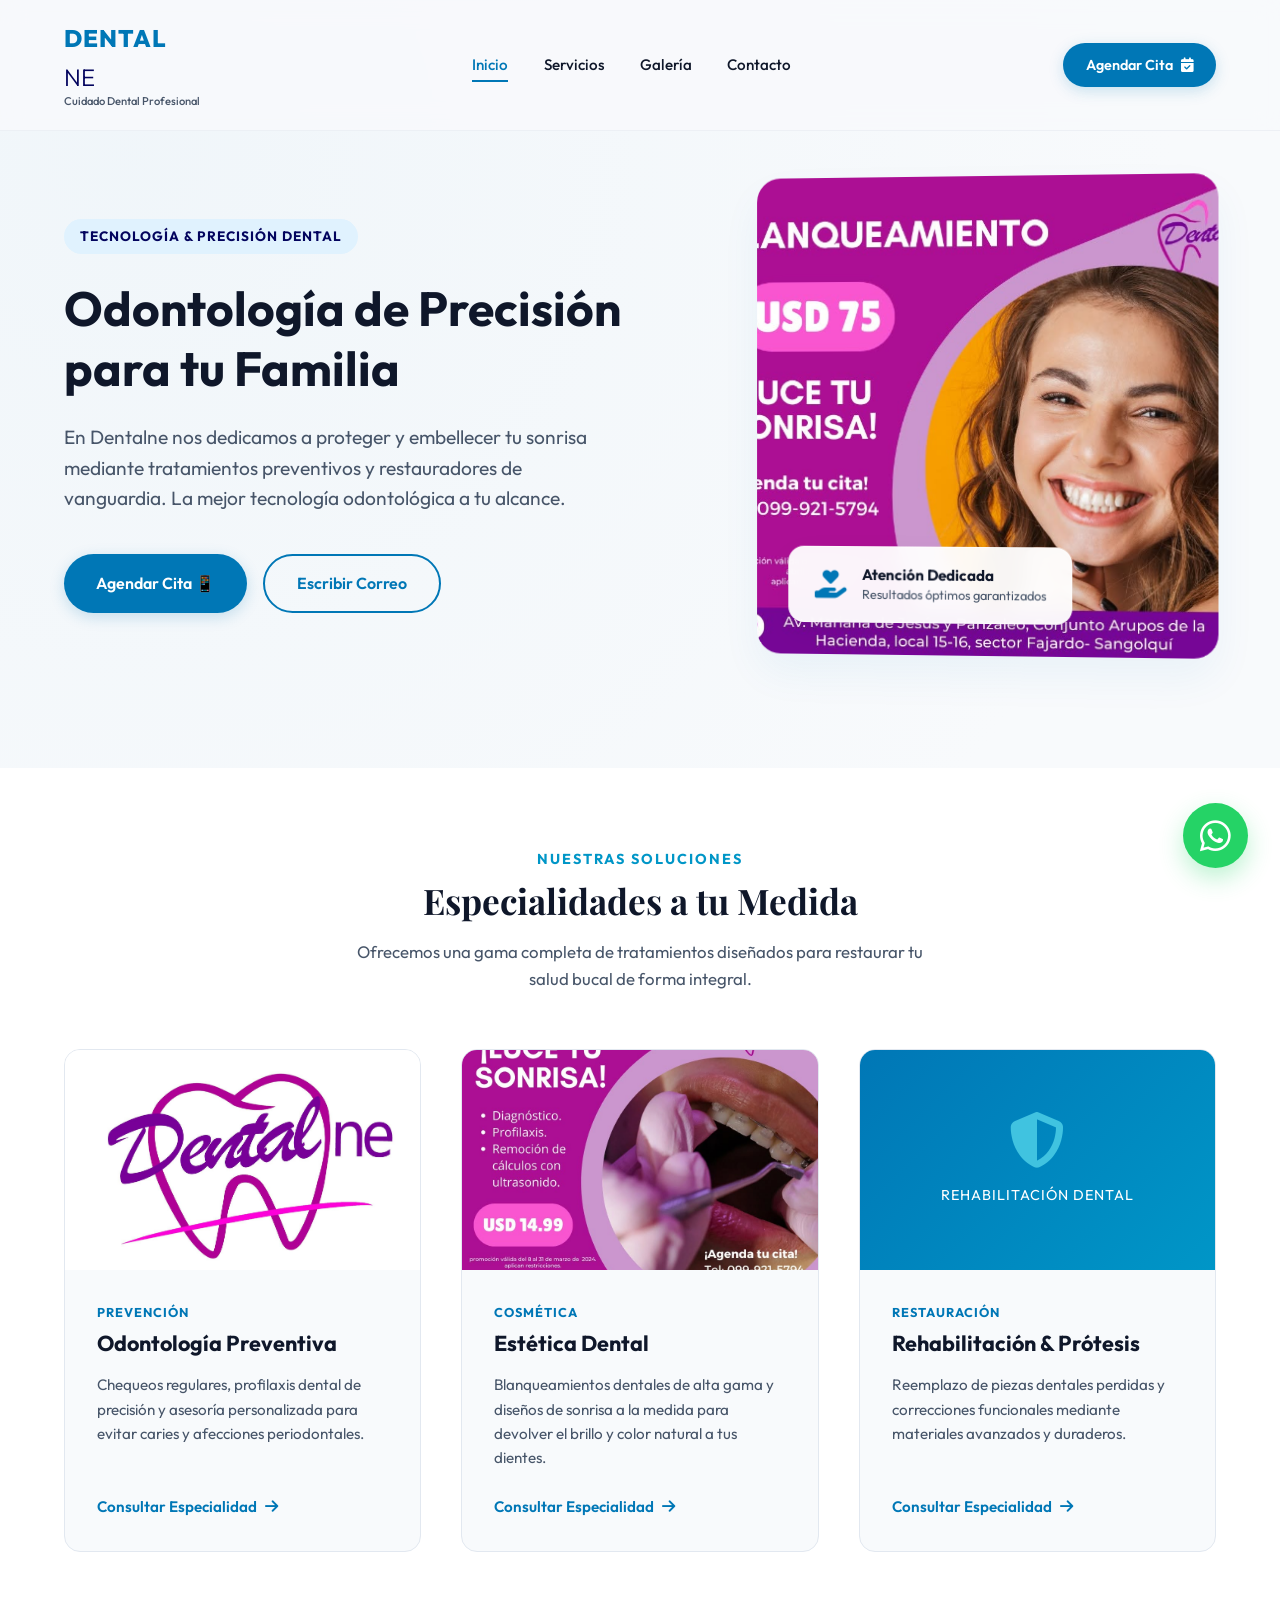
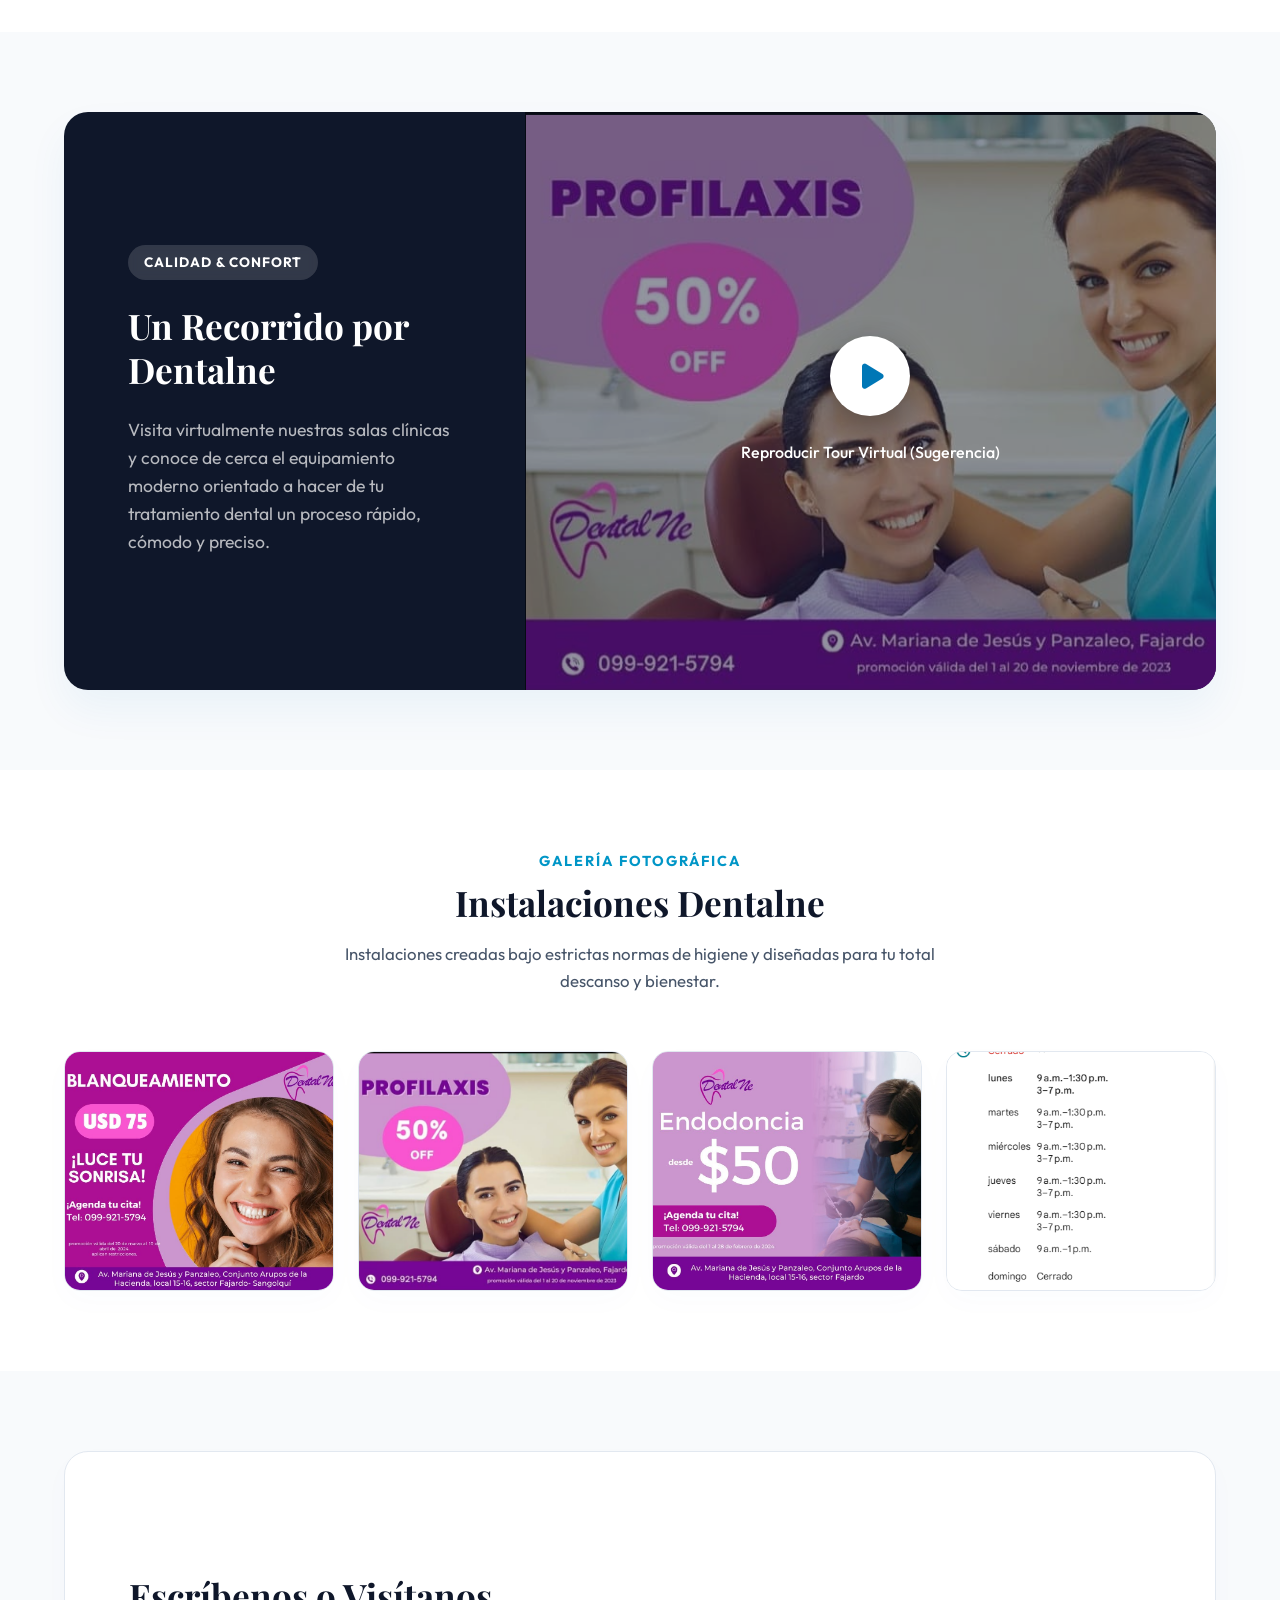
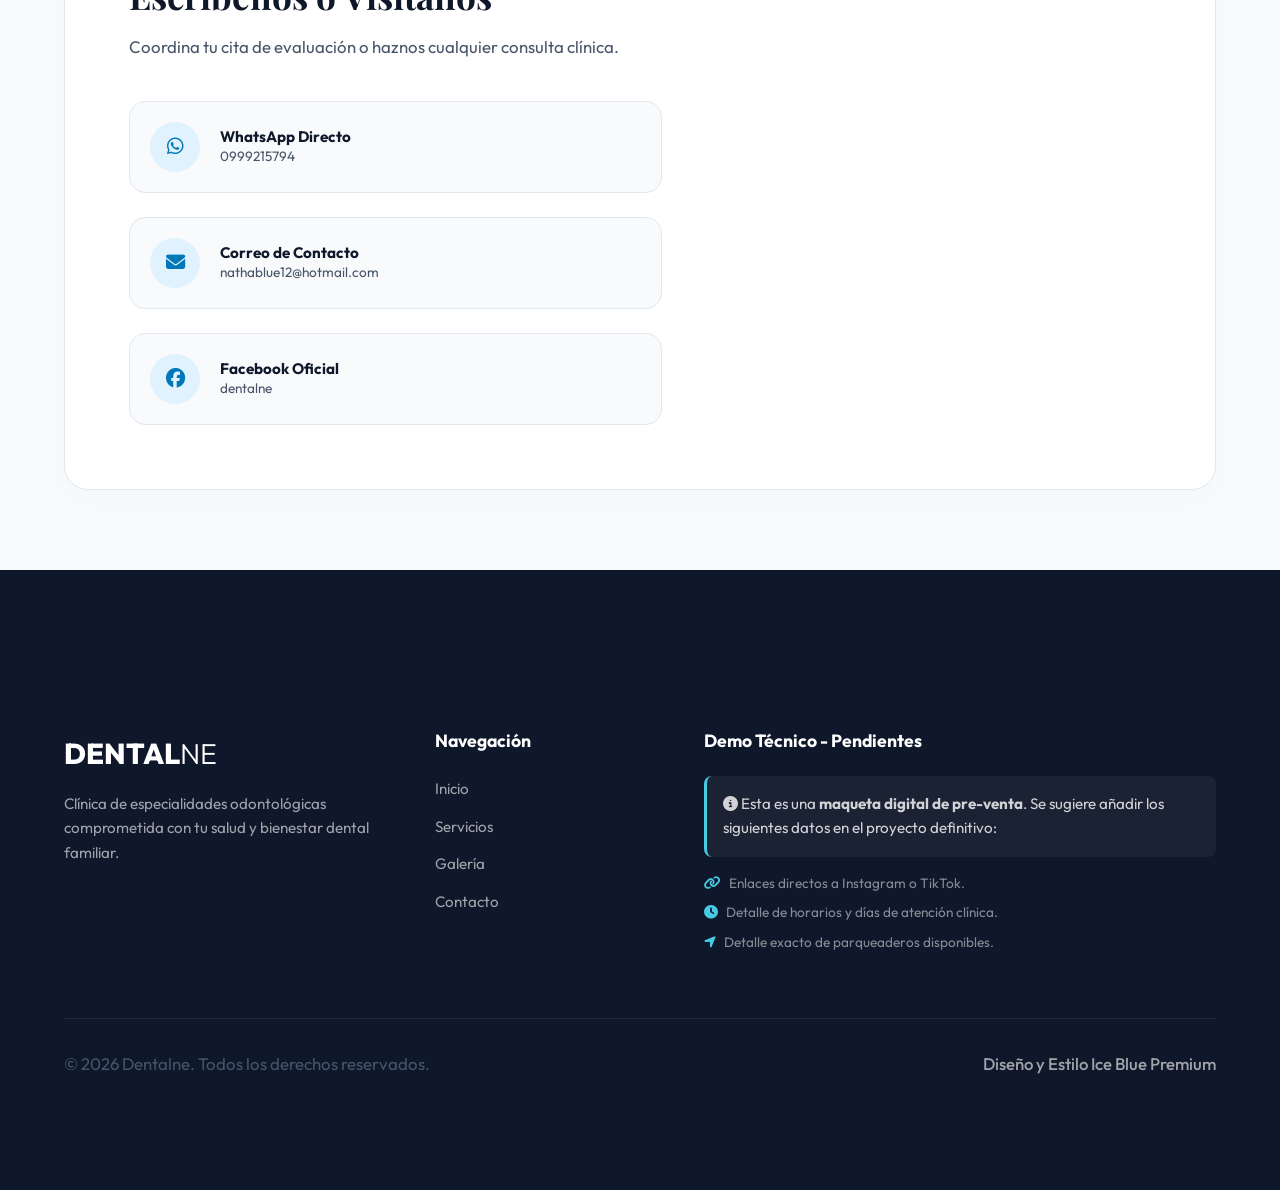
==== index.html @ e82de626 "Initial commit - Dentalne" ====
<!DOCTYPE html>
<html lang="es">
<head>
    <meta charset="UTF-8">
    <meta name="viewport" content="width=device-width, initial-scale=1.0">
    <meta name="description" content="Dentalne - Centro odontológico especializado. Cuidado dental con tecnología de punta y calidez humana. Contáctanos al 0999215794 o al correo nathablue12@hotmail.com.">
    <title>Dentalne | Clínica Odontológica Profesional</title>
    
    <!-- Google Fonts -->
    <link rel="preconnect" href="https://fonts.googleapis.com">
    <link rel="preconnect" href="https://fonts.gstatic.com" crossorigin>
    <link href="https://fonts.googleapis.com/css2?family=Outfit:wght@300;400;500;600;700;800&family=Playfair+Display:ital,wght@0,400;0,600;0,700;1,400&display=swap" rel="stylesheet">
    
    <!-- CSS -->
    <link rel="stylesheet" href="styles.css">
    
    <!-- FontAwesome for Icons -->
    <link rel="stylesheet" href="https://cdnjs.cloudflare.com/ajax/libs/font-awesome/6.4.0/css/all.min.css">
</head>
<body>

    <!-- Header / Navigation -->
    <header class="main-header" id="header">
        <div class="header-container">
            <a href="#" class="logo">
                <span class="brand-dental">DENTAL</span><span class="brand-ne">NE</span>
                <span class="subtitle-logo">Cuidado Dental Profesional</span>
            </a>
            
            <nav class="nav-menu" id="navMenu">
                <ul>
                    <li><a href="#inicio" class="nav-link active">Inicio</a></li>
                    <li><a href="#servicios" class="nav-link">Servicios</a></li>
                    <li><a href="#galeria" class="nav-link">Galería</a></li>
                    <li><a href="#contacto" class="nav-link">Contacto</a></li>
                </ul>
            </nav>
            
            <div class="header-actions">
                <a href="https://wa.me/593999215794?text=Hola%20Dentalne,%20deseo%20agendar%20una%20cita%20médica." target="_blank" class="btn btn-primary btn-header">
                    <span>Agendar Cita</span> <i class="fa-solid fa-calendar-check"></i>
                </a>
                <button class="mobile-toggle" id="mobileToggle" aria-label="Abrir menú">
                    <span class="bar"></span>
                    <span class="bar"></span>
                    <span class="bar"></span>
                </button>
            </div>
        </div>
    </header>

    <main>
        <!-- Hero Section -->
        <section id="inicio" class="hero-section">
            <div class="hero-bg-overlay"></div>
            <div class="hero-container">
                <div class="hero-content">
                    <span class="badge">Tecnología & Precisión Dental</span>
                    <h1>Odontología de Precisión para tu Familia</h1>
                    <p class="hero-description">
                        En Dentalne nos dedicamos a proteger y embellecer tu sonrisa mediante tratamientos preventivos y restauradores de vanguardia. La mejor tecnología odontológica a tu alcance.
                    </p>
                    <div class="hero-cta">
                        <a href="https://wa.me/593999215794?text=Hola%20Dentalne,%20deseo%20agendar%20una%20cita%20médica." target="_blank" class="btn btn-primary"><span>Agendar Cita 📱</span></a>
                        <a href="#contacto" class="btn btn-secondary"><span>Escribir Correo</span></a>
                    </div>
                </div>
                
                <div class="hero-visual">
                    <div class="main-image-wrapper">
                        <!-- Key visual from provided resources for page 7 -->
                        <img src="imagenes/Captura de pantalla 2026-07-13 224516.png" alt="Clínica Dentalne" class="hero-img">
                        <div class="floating-badge-calidad">
                            <i class="fa-solid fa-hand-holding-heart"></i>
                            <div>
                                <h4>Atención Dedicada</h4>
                                <p>Resultados óptimos garantizados</p>
                            </div>
                        </div>
                    </div>
                </div>
            </div>
        </section>

        <!-- Services Grid -->
        <section id="servicios" class="services-section">
            <div class="container">
                <div class="section-title-wrapper text-center">
                    <span class="section-subtitle">Nuestras Soluciones</span>
                    <h2 class="section-title">Especialidades a tu Medida</h2>
                    <p class="section-desc">Ofrecemos una gama completa de tratamientos diseñados para restaurar tu salud bucal de forma integral.</p>
                </div>
                
                <div class="services-grid">
                    <!-- Service 1 -->
                    <div class="service-card">
                        <div class="service-image-holder">
                            <img src="imagenes/272908717_309918881173710_2784092397394653103_n.jpg" alt="Salud Oral Preventiva">
                        </div>
                        <div class="service-content">
                            <span class="service-category">Prevención</span>
                            <h3>Odontología Preventiva</h3>
                            <p>Chequeos regulares, profilaxis dental de precisión y asesoría personalizada para evitar caries y afecciones periodontales.</p>
                            <a href="https://wa.me/593999215794?text=Hola%20Dentalne,%20solicito%20información%20sobre%20Odontología%20Preventiva." target="_blank" class="service-link">Consultar Especialidad <i class="fa-solid fa-arrow-right"></i></a>
                        </div>
                    </div>
                    
                    <!-- Service 2 -->
                    <div class="service-card">
                        <div class="service-image-holder">
                            <img src="imagenes/482006756_1038414134990844_7375956190294075246_n.jpg" alt="Estética Dental Avanzada">
                        </div>
                        <div class="service-content">
                            <span class="service-category">Cosmética</span>
                            <h3>Estética Dental</h3>
                            <p>Blanqueamientos dentales de alta gama y diseños de sonrisa a la medida para devolver el brillo y color natural a tus dientes.</p>
                            <a href="https://wa.me/593999215794?text=Hola%20Dentalne,%20solicito%20información%20sobre%20Estética%20Dental." target="_blank" class="service-link">Consultar Especialidad <i class="fa-solid fa-arrow-right"></i></a>
                        </div>
                    </div>
                    
                    <!-- Service 3 -->
                    <div class="service-card">
                        <div class="service-image-holder">
                            <div class="fallback-service-image">
                                <i class="fa-solid fa-shield-halved"></i>
                                <span>Rehabilitación Dental</span>
                            </div>
                        </div>
                        <div class="service-content">
                            <span class="service-category">Restauración</span>
                            <h3>Rehabilitación & Prótesis</h3>
                            <p>Reemplazo de piezas dentales perdidas y correcciones funcionales mediante materiales avanzados y duraderos.</p>
                            <a href="https://wa.me/593999215794?text=Hola%20Dentalne,%20solicito%20información%20sobre%20Rehabilitación." target="_blank" class="service-link">Consultar Especialidad <i class="fa-solid fa-arrow-right"></i></a>
                        </div>
                    </div>
                </div>
            </div>
        </section>

        <!-- Visual Tour Section -->
        <section class="video-promo-section">
            <div class="container">
                <div class="video-card">
                    <div class="video-info">
                        <span class="badge-white">Calidad & Confort</span>
                        <h2>Un Recorrido por Dentalne</h2>
                        <p>Visita virtualmente nuestras salas clínicas y conoce de cerca el equipamiento moderno orientado a hacer de tu tratamiento dental un proceso rápido, cómodo y preciso.</p>
                    </div>
                    <div class="video-preview-holder">
                        <img src="imagenes/Captura de pantalla 2026-07-13 224551.png" alt="Instalaciones Dentalne" class="video-preview-img">
                        <div class="video-overlay" id="playTourBtn">
                            <div class="play-btn">
                                <i class="fa-solid fa-play"></i>
                            </div>
                            <span>Reproducir Tour Virtual (Sugerencia)</span>
                        </div>
                    </div>
                </div>
            </div>
        </section>

        <!-- Gallery Grid -->
        <section id="galeria" class="gallery-section">
            <div class="container">
                <div class="section-title-wrapper text-center">
                    <span class="section-subtitle">Galería Fotográfica</span>
                    <h2 class="section-title">Instalaciones Dentalne</h2>
                    <p class="section-desc">Instalaciones creadas bajo estrictas normas de higiene y diseñadas para tu total descanso y bienestar.</p>
                </div>
                
                <div class="gallery-grid">
                    <div class="gallery-item">
                        <img src="imagenes/Captura de pantalla 2026-07-13 224516.png" alt="Dentalne 1">
                    </div>
                    <div class="gallery-item">
                        <img src="imagenes/Captura de pantalla 2026-07-13 224551.png" alt="Dentalne 2">
                    </div>
                    <div class="gallery-item">
                        <img src="imagenes/Captura de pantalla 2026-07-13 224623.png" alt="Dentalne 3">
                    </div>
                    <div class="gallery-item">
                        <img src="imagenes/Captura de pantalla 2026-07-13 225202.png" alt="Dentalne 4">
                    </div>
                </div>
            </div>
        </section>

        <!-- Contact Section -->
        <section id="contacto" class="contact-section">
            <div class="container">
                <div class="contact-card">
                    <div class="contact-info">
                        <span class="badge-white">Agenda Abierta</span>
                        <h2>Escríbenos o Visítanos</h2>
                        <p>Coordina tu cita de evaluación o haznos cualquier consulta clínica.</p>
                        
                        <div class="contact-methods">
                            <a href="https://wa.me/593999215794?text=Hola%20Dentalne,%20deseo%20agendar%20una%20cita%20médica." target="_blank" class="method-item">
                                <div class="method-icon"><i class="fa-brands fa-whatsapp"></i></div>
                                <div>
                                    <h4>WhatsApp Directo</h4>
                                    <p>0999215794</p>
                                </div>
                            </a>
                            <a href="mailto:nathablue12@hotmail.com" class="method-item">
                                <div class="method-icon"><i class="fa-solid fa-envelope"></i></div>
                                <div>
                                    <h4>Correo de Contacto</h4>
                                    <p>nathablue12@hotmail.com</p>
                                </div>
                            </a>
                            <a href="https://www.facebook.com/dentalne/" target="_blank" class="method-item">
                                <div class="method-icon"><i class="fa-brands fa-facebook"></i></div>
                                <div>
                                    <h4>Facebook Oficial</h4>
                                    <p>dentalne</p>
                                </div>
                            </a>
                        </div>
                    </div>
                    
                    <div class="contact-map">
                        <iframe 
                            src="https://www.google.com/maps/embed?pb=!1m18!1m12!1m3!1d3989.6644265431623!2d-78.47408018524653!3d-0.3343629997611409!2m3!1f0!2f0!3f0!3m2!1i1024!2i768!4f13.1!3m3!1m2!1s0x91d5bcd798b8a819%3A0x922d71a70b67b096!2sDentalne!5e0!3m2!1ses!2sec!4v1700000000000!5m2!1ses!2sec" 
                            width="100%" 
                            height="100%" 
                            style="border:0;" 
                            allowfullscreen="" 
                            loading="lazy" 
                            referrerpolicy="no-referrer-when-downgrade">
                        </iframe>
                    </div>
                </div>
            </div>
        </section>
    </main>

    <!-- Footer -->
    <footer class="main-footer">
        <div class="container">
            <div class="footer-grid">
                <div class="footer-brand">
                    <span class="logo-text">DENTAL<span>NE</span></span>
                    <p class="brand-desc">Clínica de especialidades odontológicas comprometida con tu salud y bienestar dental familiar.</p>
                </div>
                
                <div class="footer-links">
                    <h4>Navegación</h4>
                    <ul>
                        <li><a href="#inicio">Inicio</a></li>
                        <li><a href="#servicios">Servicios</a></li>
                        <li><a href="#galeria">Galería</a></li>
                        <li><a href="#contacto">Contacto</a></li>
                    </ul>
                </div>
                
                <div class="footer-disclaimer">
                    <h4>Demo Técnico - Pendientes</h4>
                    <p class="demo-note">
                        <i class="fa-solid fa-circle-info"></i> Esta es una <strong>maqueta digital de pre-venta</strong>. Se sugiere añadir los siguientes datos en el proyecto definitivo:
                    </p>
                    <ul class="demo-bullet-notes">
                        <li><i class="fa-solid fa-link"></i> Enlaces directos a Instagram o TikTok.</li>
                        <li><i class="fa-solid fa-clock"></i> Detalle de horarios y días de atención clínica.</li>
                        <li><i class="fa-solid fa-location-arrow"></i> Detalle exacto de parqueaderos disponibles.</li>
                    </ul>
                </div>
            </div>
            
            <div class="footer-bottom">
                <p>&copy; 2026 Dentalne. Todos los derechos reservados.</p>
                <p class="dev-signature">Diseño y Estilo Ice Blue Premium</p>
            </div>
        </div>
    </footer>

    <!-- Floating WhatsApp CTA -->
    <a href="https://wa.me/593999215794?text=Hola%20Dentalne,%20deseo%20agendar%20una%20cita%20médica." target="_blank" class="whatsapp-floating" aria-label="Escríbenos por WhatsApp">
        <i class="fa-brands fa-whatsapp"></i>
        <span class="floating-tooltip">¿Escribir por WhatsApp?</span>
    </a>

    <!-- JS -->
    <script src="script.js"></script>
</body>
</html>
---- styles.css ----
/* --- CORE DESIGN SYSTEM & VARIABLES --- */
:root {
    --primary: #0077b6;
    --primary-dark: #03045e;
    --primary-light: #e0f2fe;
    --secondary: #0096c7;
    --accent: #48cae4; /* Platinum Cyan */
    --accent-light: #ecfeff;
    
    --bg-main: #f8fafc;
    --bg-card: #ffffff;
    --bg-dark: #0f172a;
    
    --text-main: #0f172a;
    --text-muted: #475569;
    --text-light: #ffffff;
    
    --border-color: #e2e8f0;
    
    --font-heading: 'Playfair Display', Georgia, serif;
    --font-body: 'Outfit', system-ui, -apple-system, sans-serif;
    
    --transition-smooth: all 0.4s cubic-bezier(0.16, 1, 0.3, 1);
    --shadow-soft: 0 10px 30px rgba(0, 119, 182, 0.02);
    --shadow-hover: 0 20px 40px rgba(0, 119, 182, 0.06);
    --radius-sm: 8px;
    --radius-md: 16px;
    --radius-lg: 24px;
}

/* --- BASE STYLES --- */
* {
    margin: 0;
    padding: 0;
    box-sizing: border-box;
}

html {
    scroll-behavior: smooth;
    font-size: 16px;
}

body {
    font-family: var(--font-body);
    background-color: var(--bg-main);
    color: var(--text-main);
    line-height: 1.6;
    overflow-x: hidden;
}

a {
    text-decoration: none;
    color: inherit;
    transition: var(--transition-smooth);
}

ul {
    list-style: none;
}

img {
    max-width: 100%;
    height: auto;
    display: block;
}

/* --- TYPOGRAPHY --- */
h1, h2, h3, h4 {
    font-family: var(--font-body);
    font-weight: 700;
    line-height: 1.25;
}

h1 {
    font-size: 3rem;
    color: var(--bg-dark);
}

h2 {
    font-size: 2.2rem;
    font-family: var(--font-heading);
    color: var(--bg-dark);
}

h3 {
    font-size: 1.35rem;
}

p {
    font-size: 1.05rem;
    color: var(--text-muted);
}

.text-center {
    text-align: center;
}

/* --- REUSABLE COMPONENTS --- */
.container {
    width: 90%;
    max-width: 1200px;
    margin: 0 auto;
    padding: 5rem 0;
}

/* Buttons */
.btn {
    display: inline-flex;
    align-items: center;
    justify-content: center;
    gap: 0.5rem;
    padding: 0.9rem 2rem;
    font-size: 1rem;
    font-weight: 600;
    border-radius: 50px;
    cursor: pointer;
    transition: var(--transition-smooth);
    border: none;
}

.btn-primary {
    background-color: var(--primary);
    color: var(--text-light);
    box-shadow: 0 4px 15px rgba(0, 119, 182, 0.2);
}

.btn-primary:hover {
    background-color: var(--primary-dark);
    transform: translateY(-2px);
    box-shadow: 0 8px 25px rgba(0, 119, 182, 0.3);
}

.btn-secondary {
    background-color: transparent;
    color: var(--primary);
    border: 2px solid var(--primary);
}

.btn-secondary:hover {
    background-color: var(--primary);
    color: var(--text-light);
    transform: translateY(-2px);
}

/* Badges */
.badge {
    background-color: var(--primary-light);
    color: var(--primary-dark);
    font-size: 0.85rem;
    font-weight: 700;
    text-transform: uppercase;
    letter-spacing: 1px;
    padding: 0.4rem 1rem;
    border-radius: 50px;
    display: inline-block;
    margin-bottom: 1.5rem;
}

.badge-white {
    background-color: rgba(255, 255, 255, 0.15);
    color: var(--text-light);
    font-size: 0.85rem;
    font-weight: 700;
    text-transform: uppercase;
    letter-spacing: 1px;
    padding: 0.4rem 1rem;
    border-radius: 50px;
    display: inline-block;
    margin-bottom: 1.5rem;
    backdrop-filter: blur(5px);
}

/* Section Title */
.section-title-wrapper {
    margin-bottom: 3.5rem;
    text-align: center;
}

.section-subtitle {
    font-size: 0.9rem;
    text-transform: uppercase;
    letter-spacing: 2px;
    color: var(--secondary);
    font-weight: 700;
    display: block;
    margin-bottom: 0.5rem;
}

.section-desc {
    max-width: 600px;
    margin: 1rem auto 0;
}

/* --- HEADER & NAVIGATION --- */
.main-header {
    position: fixed;
    top: 0;
    left: 0;
    width: 100%;
    z-index: 1000;
    transition: var(--transition-smooth);
    background-color: rgba(248, 250, 252, 0.85);
    backdrop-filter: blur(12px);
    -webkit-backdrop-filter: blur(12px);
    border-bottom: 1px solid rgba(226, 232, 240, 0.5);
}

.main-header.scrolled {
    background-color: rgba(255, 255, 255, 0.95);
    box-shadow: 0 4px 20px rgba(0, 0, 0, 0.02);
    border-bottom: 1px solid var(--border-color);
}

.header-container {
    display: flex;
    justify-content: space-between;
    align-items: center;
    width: 90%;
    max-width: 1200px;
    margin: 0 auto;
    padding: 1.2rem 0;
}

.logo {
    display: flex;
    flex-direction: column;
}

.brand-dental {
    color: var(--primary);
    font-weight: 800;
    font-size: 1.5rem;
    letter-spacing: 1px;
}

.brand-ne {
    color: var(--primary-dark);
    font-weight: 300;
    font-size: 1.5rem;
}

.logo-text {
    font-size: 1.8rem;
    font-weight: 800;
    color: var(--text-light);
}

.logo-text span {
    font-weight: 300;
}

.subtitle-logo {
    font-size: 0.7rem;
    color: var(--text-muted);
    font-weight: 500;
    margin-top: -3px;
}

.nav-menu ul {
    display: flex;
    gap: 2.2rem;
}

.nav-link {
    font-size: 0.95rem;
    font-weight: 500;
    color: var(--text-main);
    position: relative;
    padding: 0.5rem 0;
}

.nav-link::after {
    content: '';
    position: absolute;
    bottom: 0;
    left: 0;
    width: 0;
    height: 2px;
    background-color: var(--primary);
    transition: var(--transition-smooth);
}

.nav-link:hover, .nav-link.active {
    color: var(--primary);
}

.nav-link:hover::after, .nav-link.active::after {
    width: 100%;
}

.header-actions {
    display: flex;
    align-items: center;
    gap: 1.2rem;
}

.btn-header {
    padding: 0.65rem 1.4rem;
    font-size: 0.9rem;
}

.mobile-toggle {
    display: none;
    flex-direction: column;
    gap: 5px;
    background: transparent;
    border: none;
    cursor: pointer;
    z-index: 1001;
}

.mobile-toggle .bar {
    width: 25px;
    height: 2px;
    background-color: var(--text-main);
    transition: var(--transition-smooth);
}

/* --- HERO SECTION --- */
.hero-section {
    position: relative;
    padding-top: 11rem;
    padding-bottom: 7rem;
    background: radial-gradient(circle at 10% 20%, rgba(0, 119, 182, 0.03) 0%, rgba(248, 250, 252, 1) 80%);
    overflow: hidden;
}

.hero-container {
    width: 90%;
    max-width: 1200px;
    margin: 0 auto;
    display: grid;
    grid-template-columns: 1.15fr 0.85fr;
    gap: 4rem;
    align-items: center;
}

.hero-content h1 {
    margin-bottom: 1.5rem;
}

.hero-description {
    font-size: 1.2rem;
    margin-bottom: 2.5rem;
    max-width: 550px;
}

.hero-cta {
    display: flex;
    gap: 1rem;
}

.hero-visual {
    position: relative;
}

.main-image-wrapper {
    position: relative;
    border-radius: var(--radius-lg);
    overflow: hidden;
    box-shadow: var(--shadow-hover);
    transform: perspective(1000px) rotateY(-3deg);
    transition: var(--transition-smooth);
}

.main-image-wrapper:hover {
    transform: perspective(1000px) rotateY(0deg) scale(1.01);
}

.hero-img {
    width: 100%;
    height: 480px;
    object-fit: cover;
}

.floating-badge-calidad {
    position: absolute;
    bottom: 2rem;
    left: 2rem;
    background-color: rgba(255, 255, 255, 0.95);
    backdrop-filter: blur(10px);
    padding: 1.1rem 1.6rem;
    border-radius: var(--radius-md);
    display: flex;
    align-items: center;
    gap: 1rem;
    box-shadow: 0 10px 30px rgba(0, 0, 0, 0.05);
    border: 1px solid rgba(255, 255, 255, 0.5);
}

.floating-badge-calidad i {
    font-size: 1.8rem;
    color: var(--primary);
}

.floating-badge-calidad h4 {
    font-size: 0.95rem;
    color: var(--bg-dark);
}

.floating-badge-calidad p {
    font-size: 0.8rem;
    margin: 0;
}

/* --- SERVICES SECTION --- */
.services-section {
    background-color: var(--bg-card);
}

.services-grid {
    display: grid;
    grid-template-columns: repeat(3, 1fr);
    gap: 2.5rem;
}

.service-card {
    background-color: var(--bg-main);
    border-radius: var(--radius-md);
    overflow: hidden;
    border: 1px solid var(--border-color);
    transition: var(--transition-smooth);
    display: flex;
    flex-direction: column;
}

.service-card:hover {
    transform: translateY(-8px);
    box-shadow: var(--shadow-hover);
    border-color: rgba(0, 119, 182, 0.15);
}

.service-image-holder {
    height: 220px;
    overflow: hidden;
    position: relative;
    background-color: #e2e8f0;
}

.service-image-holder img {
    width: 100%;
    height: 100%;
    object-fit: cover;
    transition: var(--transition-smooth);
}

.service-card:hover .service-image-holder img {
    transform: scale(1.06);
}

.fallback-service-image {
    width: 100%;
    height: 100%;
    background: linear-gradient(135deg, var(--primary) 0%, var(--secondary) 100%);
    display: flex;
    flex-direction: column;
    align-items: center;
    justify-content: center;
    color: var(--text-light);
    gap: 1rem;
}

.fallback-service-image i {
    font-size: 3.5rem;
    opacity: 0.9;
    color: var(--accent);
}

.fallback-service-image span {
    font-size: 0.9rem;
    letter-spacing: 1px;
    text-transform: uppercase;
}

.service-content {
    padding: 2rem;
    display: flex;
    flex-direction: column;
    flex-grow: 1;
}

.service-category {
    font-size: 0.8rem;
    font-weight: 700;
    color: var(--primary);
    text-transform: uppercase;
    letter-spacing: 1px;
    margin-bottom: 0.5rem;
}

.service-content h3 {
    color: var(--bg-dark);
    margin-bottom: 1rem;
}

.service-content p {
    font-size: 0.95rem;
    margin-bottom: 1.5rem;
    flex-grow: 1;
}

.service-link {
    font-weight: 600;
    font-size: 0.95rem;
    color: var(--primary);
    display: inline-flex;
    align-items: center;
    gap: 0.5rem;
}

.service-link:hover {
    color: var(--secondary);
}

.service-link i {
    transition: var(--transition-smooth);
}

.service-card:hover .service-link i {
    transform: translateX(5px);
}

/* --- VIDEO PROMO SECTION --- */
.video-promo-section {
    background-color: var(--bg-main);
}

.video-card {
    background-color: var(--bg-dark);
    border-radius: var(--radius-lg);
    overflow: hidden;
    display: grid;
    grid-template-columns: 0.8fr 1.2fr;
    align-items: center;
    box-shadow: var(--shadow-hover);
}

.video-info {
    padding: 4rem;
    color: var(--text-light);
}

.video-info h2 {
    color: var(--text-light);
    margin-bottom: 1.5rem;
}

.video-info p {
    color: rgba(255, 255, 255, 0.7);
    font-size: 1.1rem;
}

.video-preview-holder {
    position: relative;
    height: 100%;
    min-height: 380px;
    cursor: pointer;
    overflow: hidden;
}

.video-preview-img {
    width: 100%;
    height: 100%;
    object-fit: cover;
    transition: var(--transition-smooth);
}

.video-overlay {
    position: absolute;
    top: 0;
    left: 0;
    width: 100%;
    height: 100%;
    background-color: rgba(15, 23, 42, 0.45);
    display: flex;
    flex-direction: column;
    align-items: center;
    justify-content: center;
    gap: 1.5rem;
    color: var(--text-light);
    font-weight: 500;
}

.play-btn {
    width: 80px;
    height: 80px;
    background-color: var(--text-light);
    border-radius: 50%;
    display: flex;
    align-items: center;
    justify-content: center;
    box-shadow: 0 10px 30px rgba(0, 0, 0, 0.3);
    transition: var(--transition-smooth);
}

.play-btn i {
    font-size: 1.8rem;
    color: var(--primary);
    margin-left: 5px;
}

.video-preview-holder:hover .video-preview-img {
    transform: scale(1.04);
}

.video-preview-holder:hover .play-btn {
    transform: scale(1.08);
    background-color: var(--primary-light);
}

/* --- GALLERY SECTION --- */
.gallery-section {
    background-color: var(--bg-card);
}

.gallery-grid {
    display: grid;
    grid-template-columns: repeat(4, 1fr);
    gap: 1.5rem;
}

.gallery-item {
    border-radius: var(--radius-md);
    overflow: hidden;
    box-shadow: var(--shadow-soft);
    border: 1px solid var(--border-color);
    height: 240px;
}

.gallery-item img {
    width: 100%;
    height: 100%;
    object-fit: cover;
    transition: var(--transition-smooth);
}

.gallery-item:hover img {
    transform: scale(1.05);
}

/* --- CONTACT SECTION --- */
.contact-section {
    background-color: var(--bg-main);
}

.contact-card {
    background-color: var(--bg-card);
    border-radius: var(--radius-lg);
    overflow: hidden;
    display: grid;
    grid-template-columns: 1.15fr 0.85fr;
    box-shadow: var(--shadow-soft);
    border: 1px solid var(--border-color);
}

.contact-info {
    padding: 4rem;
}

.contact-info h2 {
    margin-bottom: 1rem;
}

.contact-info p {
    margin-bottom: 2.5rem;
}

.contact-methods {
    display: flex;
    flex-direction: column;
    gap: 1.5rem;
}

.method-item {
    display: flex;
    align-items: center;
    gap: 1.25rem;
    padding: 1.25rem;
    background-color: var(--bg-main);
    border-radius: var(--radius-md);
    border: 1px solid var(--border-color);
}

.method-item:hover {
    border-color: var(--primary);
    box-shadow: var(--shadow-hover);
    transform: translateY(-2px);
}

.method-icon {
    width: 50px;
    height: 50px;
    background-color: var(--primary-light);
    border-radius: 50%;
    display: flex;
    align-items: center;
    justify-content: center;
    flex-shrink: 0;
}

.method-icon i {
    font-size: 1.2rem;
    color: var(--primary);
}

.method-item h4 {
    font-size: 0.95rem;
    color: var(--bg-dark);
}

.method-item p {
    font-size: 0.85rem;
    margin: 0;
    color: var(--text-muted);
}

.contact-map {
    position: relative;
    min-height: 400px;
}

/* --- FOOTER --- */
.main-footer {
    background-color: var(--bg-dark);
    color: var(--text-light);
    padding-top: 5rem;
    padding-bottom: 2rem;
}

.footer-grid {
    display: grid;
    grid-template-columns: 1.2fr 0.8fr 2fr;
    gap: 4rem;
    padding-bottom: 4rem;
    border-bottom: 1px solid rgba(255, 255, 255, 0.08);
}

.footer-brand .logo-text {
    display: block;
    margin-bottom: 1rem;
}

.brand-desc {
    color: rgba(255, 255, 255, 0.6);
    font-size: 0.95rem;
}

.footer-links h4, .footer-disclaimer h4 {
    color: var(--text-light);
    font-size: 1.1rem;
    margin-bottom: 1.5rem;
}

.footer-links ul {
    display: flex;
    flex-direction: column;
    gap: 0.75rem;
}

.footer-links a {
    color: rgba(255, 255, 255, 0.6);
    font-size: 0.95rem;
}

.footer-links a:hover {
    color: var(--primary);
    padding-left: 5px;
}

.demo-note {
    color: rgba(255, 255, 255, 0.8);
    font-size: 0.95rem;
    background-color: rgba(255, 255, 255, 0.05);
    padding: 1rem;
    border-radius: var(--radius-sm);
    margin-bottom: 1rem;
    border-left: 3px solid var(--accent);
}

.demo-bullet-notes {
    display: flex;
    flex-direction: column;
    gap: 0.5rem;
}

.demo-bullet-notes li {
    font-size: 0.85rem;
    color: rgba(255, 255, 255, 0.5);
    display: flex;
    align-items: center;
    gap: 0.5rem;
}

.demo-bullet-notes li i {
    color: var(--accent);
}

.footer-bottom {
    display: flex;
    justify-content: space-between;
    align-items: center;
    padding-top: 2rem;
    font-size: 0.85rem;
    color: rgba(255, 255, 255, 0.4);
}

.dev-signature {
    color: rgba(255, 255, 255, 0.6);
    font-weight: 500;
}

/* --- FLOATING WHATSAPP CTA --- */
.whatsapp-floating {
    position: fixed;
    bottom: 2rem;
    right: 2rem;
    background-color: #25d366;
    color: white;
    width: 65px;
    height: 65px;
    border-radius: 50%;
    display: flex;
    align-items: center;
    justify-content: center;
    box-shadow: 0 10px 25px rgba(37, 211, 102, 0.3);
    z-index: 999;
    font-size: 2.2rem;
    transition: var(--transition-smooth);
}

.whatsapp-floating:hover {
    transform: scale(1.1) rotate(5deg);
    box-shadow: 0 15px 30px rgba(37, 211, 102, 0.4);
}

.floating-tooltip {
    position: absolute;
    right: 80px;
    background-color: var(--bg-dark);
    color: var(--text-light);
    font-size: 0.85rem;
    font-weight: 600;
    padding: 0.5rem 1rem;
    border-radius: 50px;
    white-space: nowrap;
    opacity: 0;
    pointer-events: none;
    transform: translateX(10px);
    transition: var(--transition-smooth);
    box-shadow: 0 5px 15px rgba(0,0,0,0.1);
}

.whatsapp-floating:hover .floating-tooltip {
    opacity: 1;
    transform: translateX(0);
}

/* --- RESPONSIVE LAYOUTS --- */
@media (max-width: 1024px) {
    h1 { font-size: 2.4rem; }
    h2 { font-size: 1.8rem; }
    
    .hero-container {
        grid-template-columns: 1fr;
        gap: 3rem;
        text-align: center;
    }
    .hero-content {
        display: flex;
        flex-direction: column;
        align-items: center;
    }
    .hero-img {
        height: 380px;
    }
    
    .services-grid {
        grid-template-columns: repeat(2, 1fr);
    }
    
    .video-card, .contact-card {
        grid-template-columns: 1fr;
    }
    .video-info, .contact-info {
        padding: 3rem 2rem;
    }
    
    .gallery-grid {
        grid-template-columns: repeat(2, 1fr);
    }
    
    .footer-grid {
        grid-template-columns: 1fr 1fr;
        gap: 3rem;
    }
    .footer-disclaimer {
        grid-column: span 2;
    }
}

@media (max-width: 768px) {
    .mobile-toggle {
        display: flex;
    }
    
    .nav-menu {
        position: fixed;
        top: 0;
        right: -100%;
        width: 80%;
        max-width: 320px;
        height: 100vh;
        background-color: var(--bg-card);
        z-index: 1000;
        box-shadow: -10px 0 30px rgba(0, 0, 0, 0.05);
        padding: 6rem 2.5rem;
        transition: var(--transition-smooth);
    }
    
    .nav-menu.open {
        right: 0;
    }
    
    .nav-menu ul {
        flex-direction: column;
        gap: 2rem;
    }
    
    .nav-link {
        font-size: 1.2rem;
    }
    
    .btn-header {
        display: none;
    }
    
    .services-grid, .gallery-grid {
        grid-template-columns: 1fr;
    }
    
    .footer-grid {
        grid-template-columns: 1fr;
    }
    .footer-disclaimer {
        grid-column: 1;
    }
    .footer-bottom {
        flex-direction: column;
        gap: 1rem;
        text-align: center;
    }
    
    .mobile-toggle.open .bar:nth-child(1) {
        transform: translateY(7px) rotate(45deg);
    }
    .mobile-toggle.open .bar:nth-child(2) {
        opacity: 0;
    }
    .mobile-toggle.open .bar:nth-child(3) {
        transform: translateY(-7px) rotate(-45deg);
    }
}
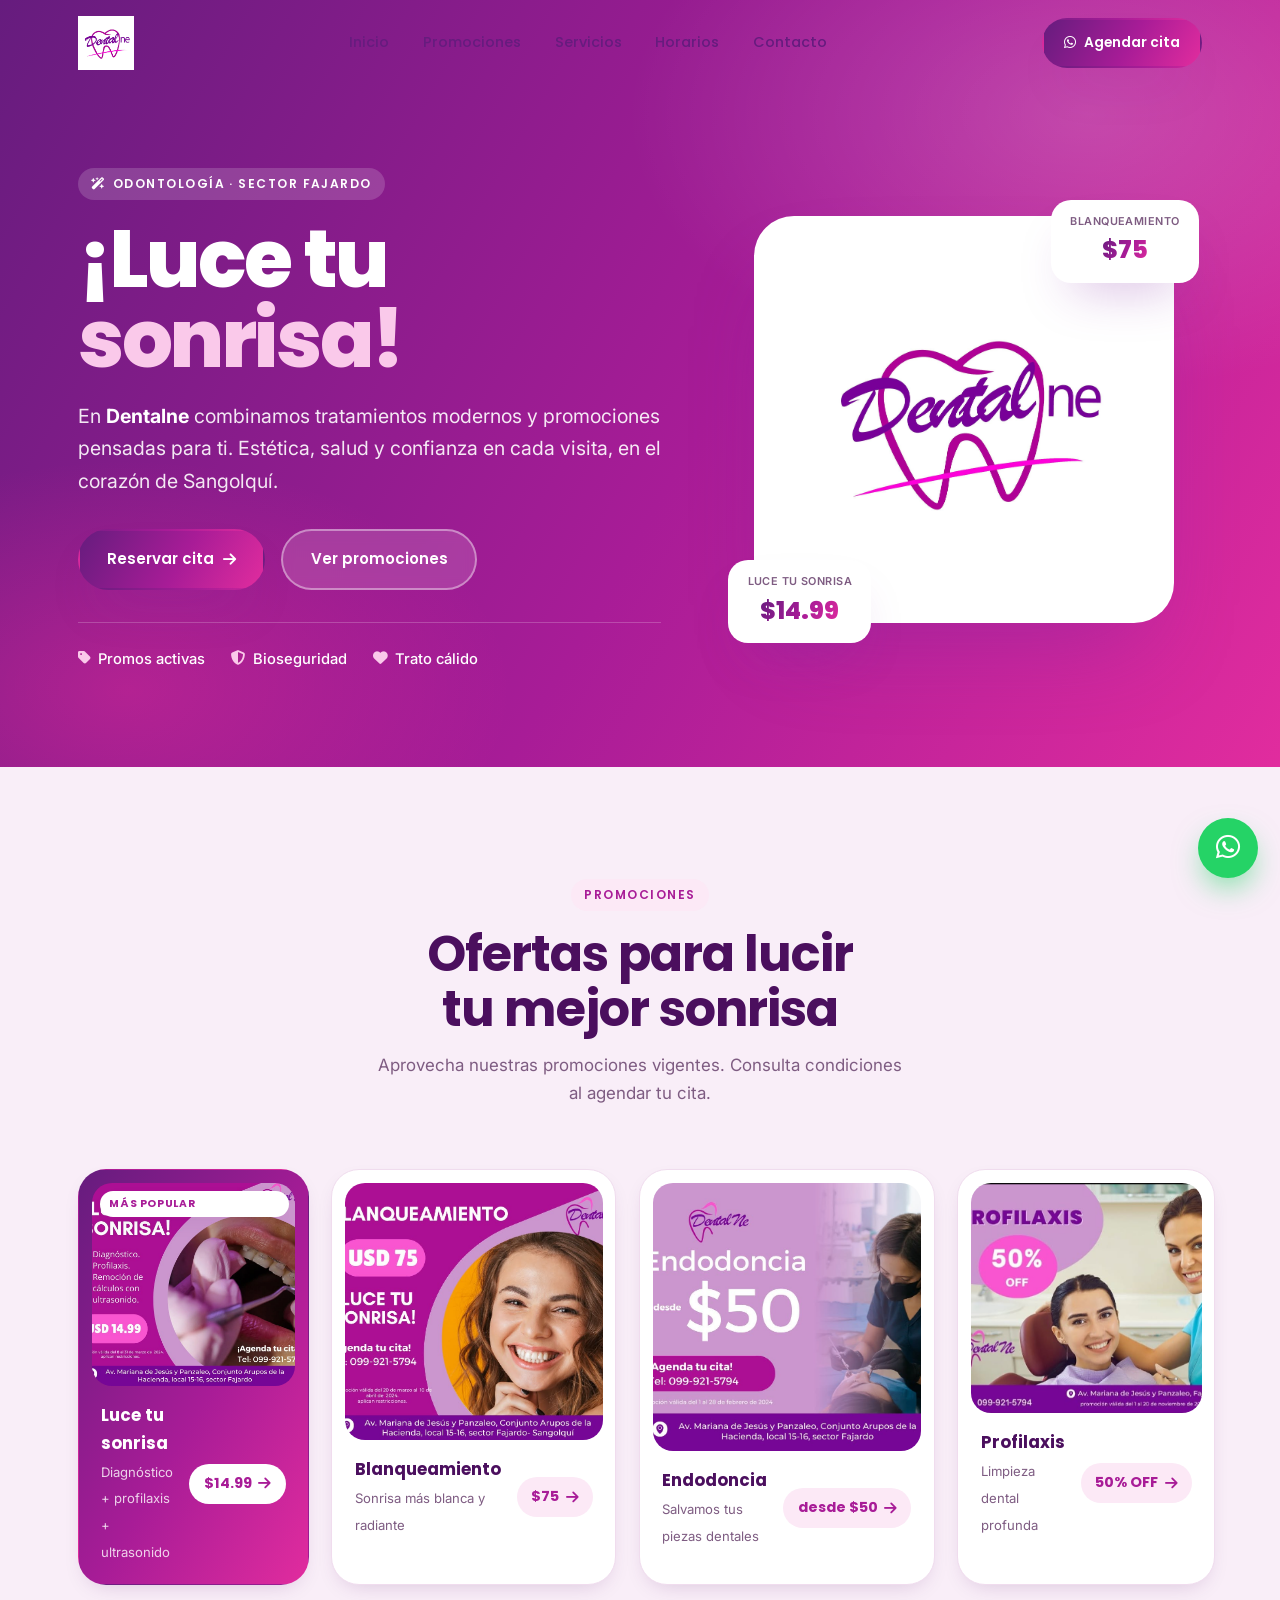
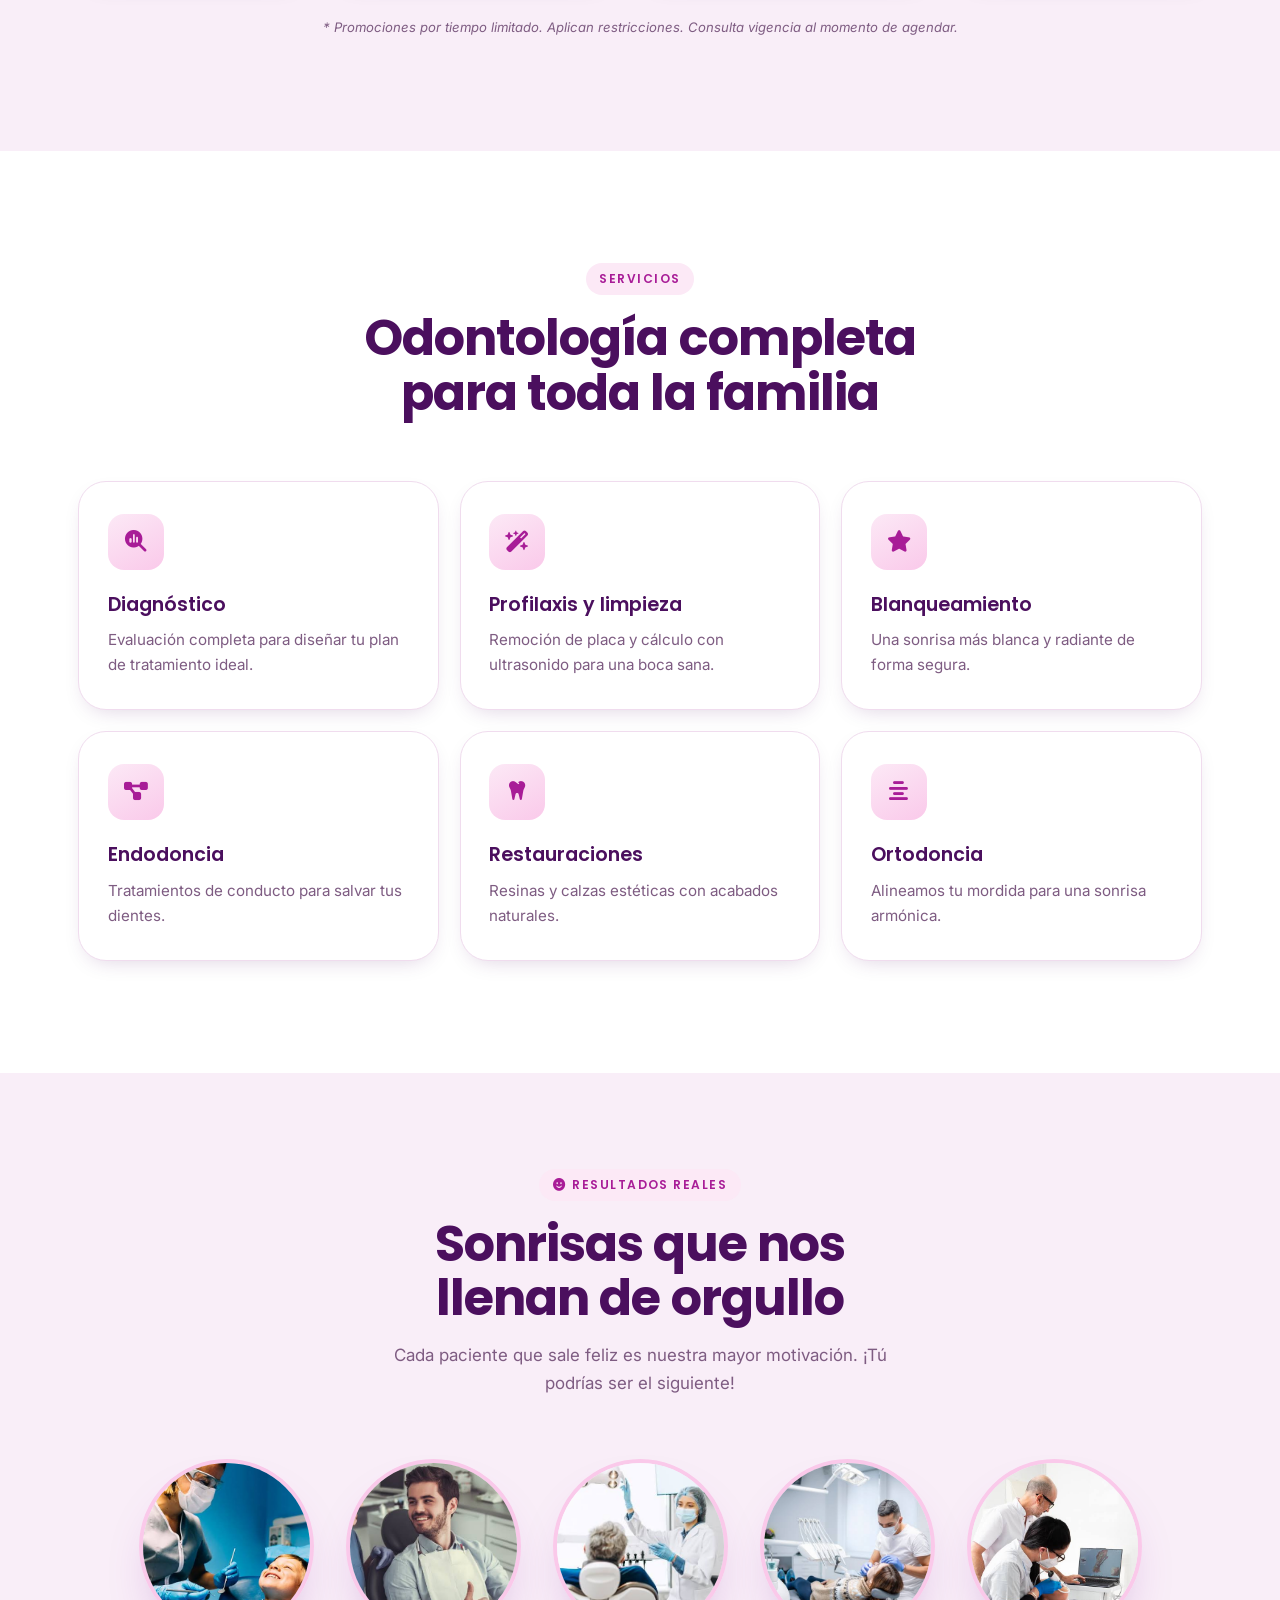
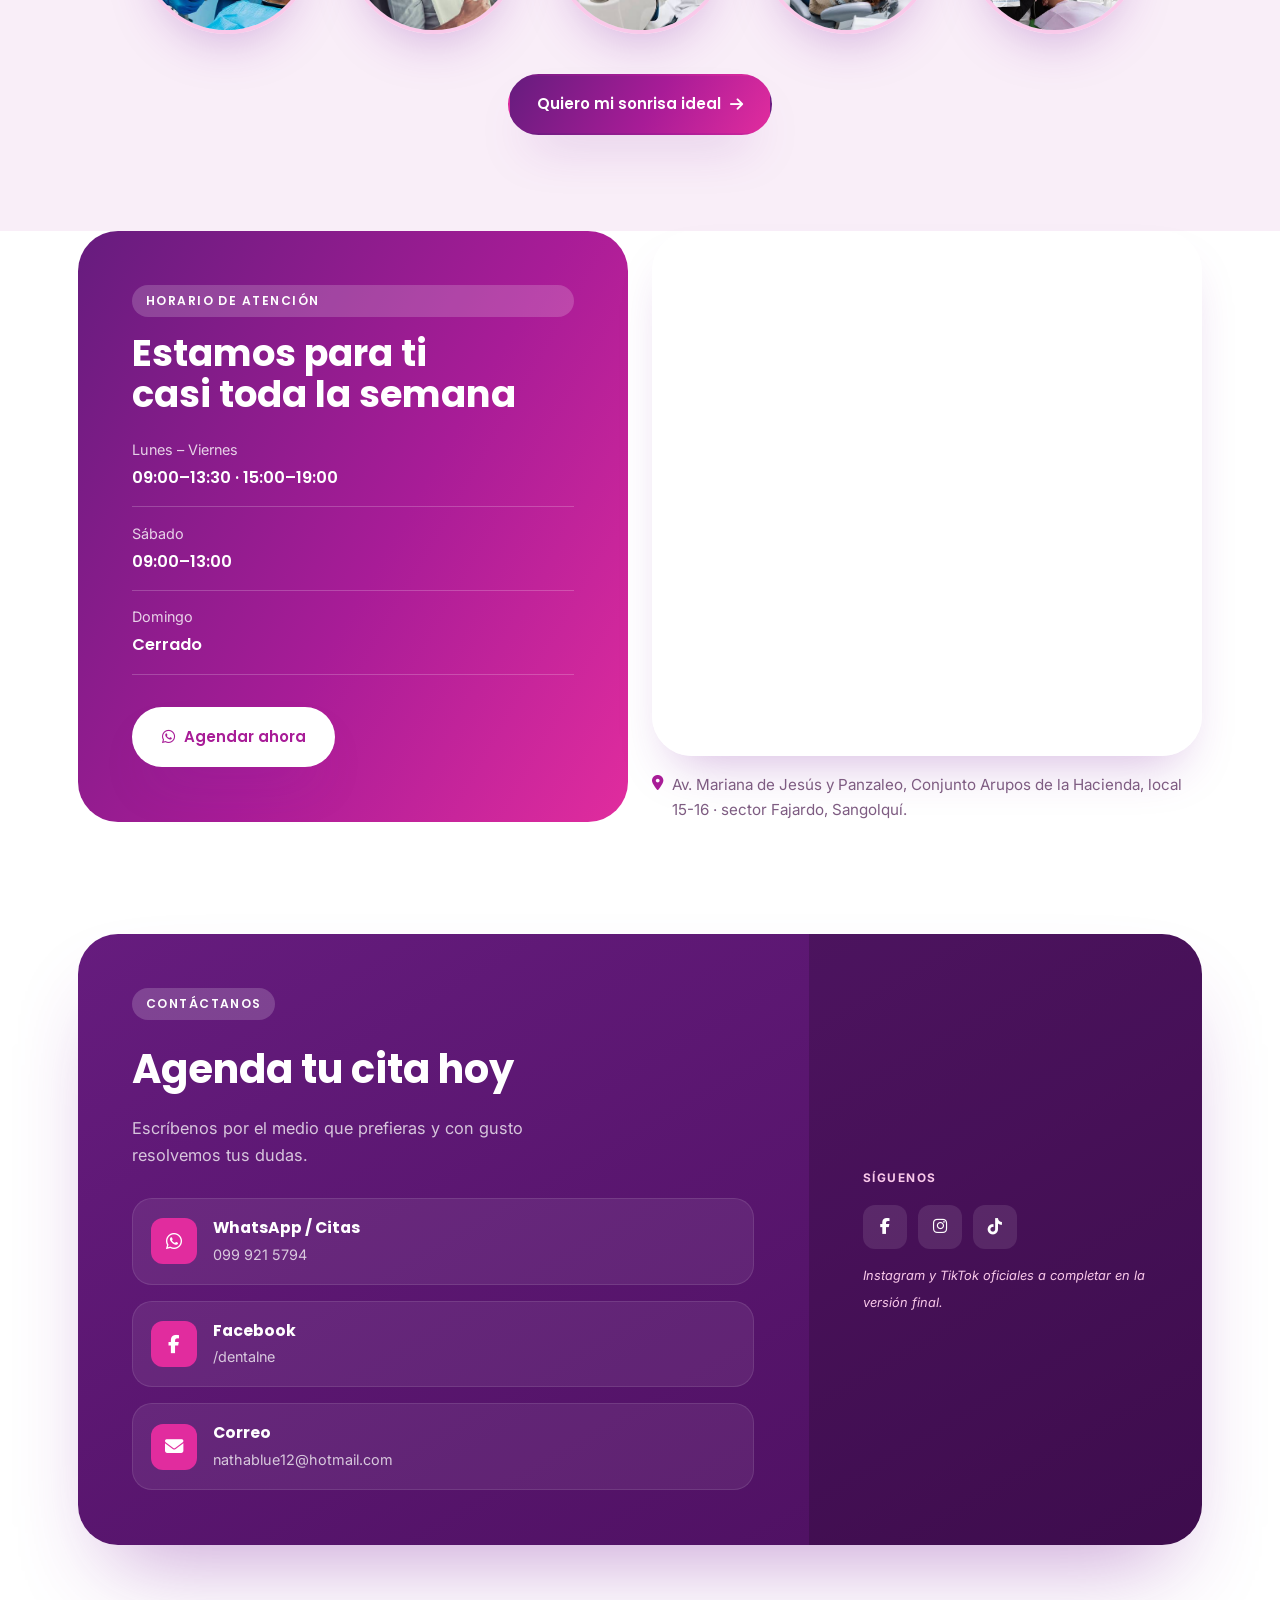
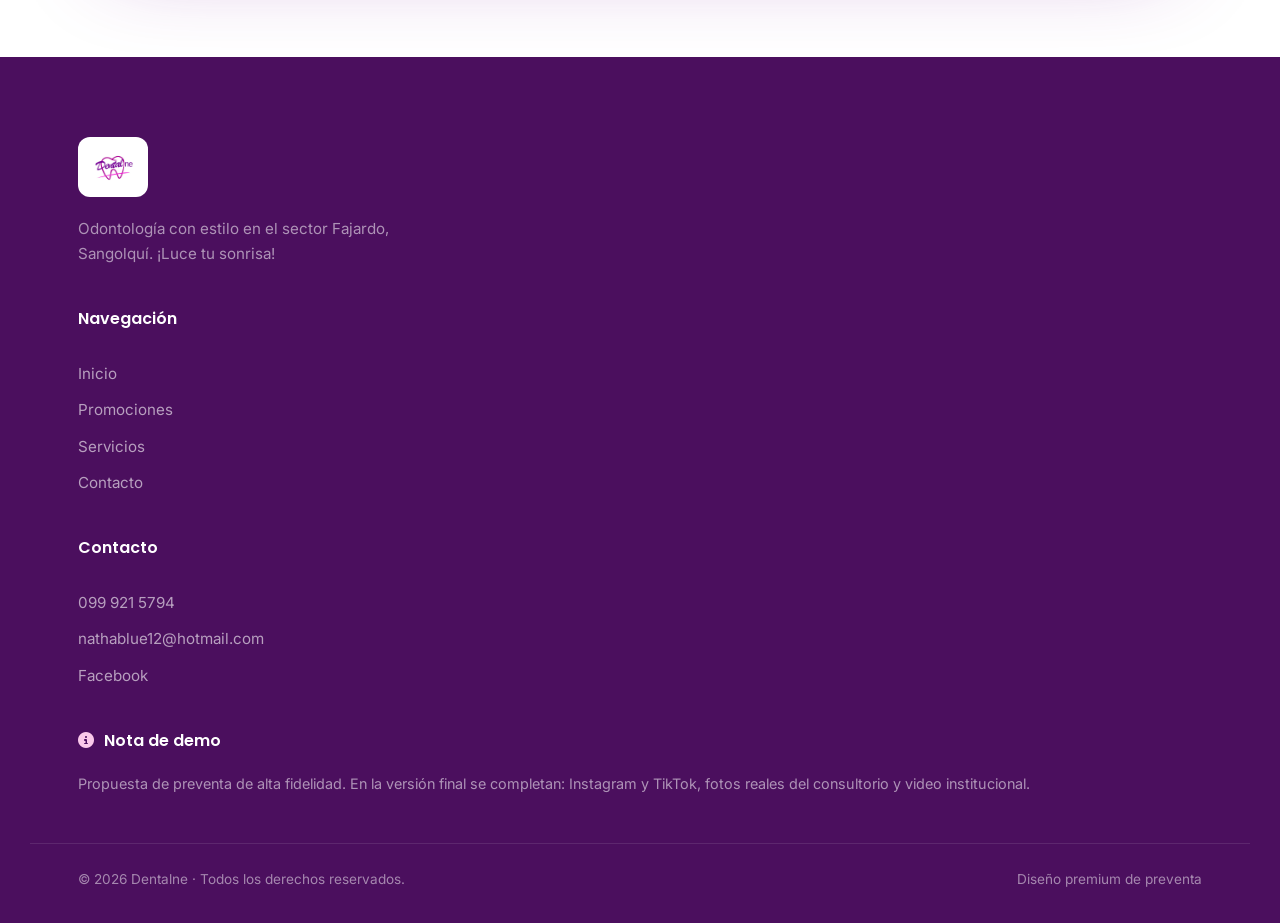
==== commit 2bf03aca: "feat: sección Pacientes Felices con 5 fotos de pacientes - Nueva sección #pacientes entre Servicios " ====
--- a/index.html
+++ b/index.html
@@ -3,284 +3,268 @@
 <head>
     <meta charset="UTF-8">
     <meta name="viewport" content="width=device-width, initial-scale=1.0">
-    <meta name="description" content="Dentalne - Centro odontológico especializado. Cuidado dental con tecnología de punta y calidez humana. Contáctanos al 0999215794 o al correo nathablue12@hotmail.com.">
-    <title>Dentalne | Clínica Odontológica Profesional</title>
-    
-    <!-- Google Fonts -->
+    <meta name="description" content="Dentalne · Odontología en el sector Fajardo, Sangolquí. Blanqueamiento, endodoncia, profilaxis y estética dental con promociones. Citas: 099 921 5794.">
+    <title>Dentalne · Odontología — Luce tu sonrisa</title>
+
     <link rel="preconnect" href="https://fonts.googleapis.com">
     <link rel="preconnect" href="https://fonts.gstatic.com" crossorigin>
-    <link href="https://fonts.googleapis.com/css2?family=Outfit:wght@300;400;500;600;700;800&family=Playfair+Display:ital,wght@0,400;0,600;0,700;1,400&display=swap" rel="stylesheet">
-    
-    <!-- CSS -->
+    <link href="https://fonts.googleapis.com/css2?family=Poppins:wght@400;500;600;700;800&family=Inter:wght@300;400;500;600&display=swap" rel="stylesheet">
+
     <link rel="stylesheet" href="styles.css">
-    
-    <!-- FontAwesome for Icons -->
-    <link rel="stylesheet" href="https://cdnjs.cloudflare.com/ajax/libs/font-awesome/6.4.0/css/all.min.css">
+    <link rel="stylesheet" href="https://cdnjs.cloudflare.com/ajax/libs/font-awesome/6.5.1/css/all.min.css">
 </head>
 <body>
 
-    <!-- Header / Navigation -->
-    <header class="main-header" id="header">
-        <div class="header-container">
-            <a href="#" class="logo">
-                <span class="brand-dental">DENTAL</span><span class="brand-ne">NE</span>
-                <span class="subtitle-logo">Cuidado Dental Profesional</span>
+    <!-- ======= HEADER ======= -->
+    <header class="site-header" id="header">
+        <div class="shell header-inner">
+            <a href="#inicio" class="brand">
+                <img src="imagenes/272908717_309918881173710_2784092397394653103_n.jpg" alt="Dentalne" class="brand-logo">
             </a>
-            
-            <nav class="nav-menu" id="navMenu">
-                <ul>
-                    <li><a href="#inicio" class="nav-link active">Inicio</a></li>
-                    <li><a href="#servicios" class="nav-link">Servicios</a></li>
-                    <li><a href="#galeria" class="nav-link">Galería</a></li>
-                    <li><a href="#contacto" class="nav-link">Contacto</a></li>
-                </ul>
+            <nav class="nav" id="nav">
+                <a href="#inicio" class="nav-link">Inicio</a>
+                <a href="#promos" class="nav-link">Promociones</a>
+                <a href="#servicios" class="nav-link">Servicios</a>
+                <a href="#horarios" class="nav-link">Horarios</a>
+                <a href="#contacto" class="nav-link">Contacto</a>
             </nav>
-            
             <div class="header-actions">
-                <a href="https://wa.me/593999215794?text=Hola%20Dentalne,%20deseo%20agendar%20una%20cita%20médica." target="_blank" class="btn btn-primary btn-header">
-                    <span>Agendar Cita</span> <i class="fa-solid fa-calendar-check"></i>
+                <a href="https://wa.me/593999215794?text=Hola%20Dentalne,%20deseo%20agendar%20una%20cita." target="_blank" rel="noopener" class="btn btn-solid btn-sm">
+                    <i class="fa-brands fa-whatsapp"></i><span>Agendar cita</span>
                 </a>
-                <button class="mobile-toggle" id="mobileToggle" aria-label="Abrir menú">
-                    <span class="bar"></span>
-                    <span class="bar"></span>
-                    <span class="bar"></span>
+                <button class="burger" id="burger" aria-label="Abrir menú" aria-expanded="false">
+                    <span></span><span></span><span></span>
                 </button>
             </div>
         </div>
     </header>
 
     <main>
-        <!-- Hero Section -->
-        <section id="inicio" class="hero-section">
-            <div class="hero-bg-overlay"></div>
-            <div class="hero-container">
-                <div class="hero-content">
-                    <span class="badge">Tecnología & Precisión Dental</span>
-                    <h1>Odontología de Precisión para tu Familia</h1>
-                    <p class="hero-description">
-                        En Dentalne nos dedicamos a proteger y embellecer tu sonrisa mediante tratamientos preventivos y restauradores de vanguardia. La mejor tecnología odontológica a tu alcance.
+        <!-- ======= HERO ======= -->
+        <section class="hero" id="inicio">
+            <div class="hero-bg" aria-hidden="true"></div>
+            <div class="shell hero-grid">
+                <div class="hero-copy reveal">
+                    <span class="eyebrow"><i class="fa-solid fa-wand-magic-sparkles"></i> Odontología · Sector Fajardo</span>
+                    <h1>¡Luce tu<br><span class="grad">sonrisa!</span></h1>
+                    <p class="lead">
+                        En <strong>Dentalne</strong> combinamos tratamientos modernos y promociones pensadas para ti.
+                        Estética, salud y confianza en cada visita, en el corazón de Sangolquí.
                     </p>
                     <div class="hero-cta">
-                        <a href="https://wa.me/593999215794?text=Hola%20Dentalne,%20deseo%20agendar%20una%20cita%20médica." target="_blank" class="btn btn-primary"><span>Agendar Cita 📱</span></a>
-                        <a href="#contacto" class="btn btn-secondary"><span>Escribir Correo</span></a>
-                    </div>
-                </div>
-                
-                <div class="hero-visual">
-                    <div class="main-image-wrapper">
-                        <!-- Key visual from provided resources for page 7 -->
-                        <img src="imagenes/Captura de pantalla 2026-07-13 224516.png" alt="Clínica Dentalne" class="hero-img">
-                        <div class="floating-badge-calidad">
-                            <i class="fa-solid fa-hand-holding-heart"></i>
-                            <div>
-                                <h4>Atención Dedicada</h4>
-                                <p>Resultados óptimos garantizados</p>
-                            </div>
-                        </div>
-                    </div>
-                </div>
-            </div>
-        </section>
-
-        <!-- Services Grid -->
-        <section id="servicios" class="services-section">
-            <div class="container">
-                <div class="section-title-wrapper text-center">
-                    <span class="section-subtitle">Nuestras Soluciones</span>
-                    <h2 class="section-title">Especialidades a tu Medida</h2>
-                    <p class="section-desc">Ofrecemos una gama completa de tratamientos diseñados para restaurar tu salud bucal de forma integral.</p>
-                </div>
-                
-                <div class="services-grid">
-                    <!-- Service 1 -->
-                    <div class="service-card">
-                        <div class="service-image-holder">
-                            <img src="imagenes/272908717_309918881173710_2784092397394653103_n.jpg" alt="Salud Oral Preventiva">
-                        </div>
-                        <div class="service-content">
-                            <span class="service-category">Prevención</span>
-                            <h3>Odontología Preventiva</h3>
-                            <p>Chequeos regulares, profilaxis dental de precisión y asesoría personalizada para evitar caries y afecciones periodontales.</p>
-                            <a href="https://wa.me/593999215794?text=Hola%20Dentalne,%20solicito%20información%20sobre%20Odontología%20Preventiva." target="_blank" class="service-link">Consultar Especialidad <i class="fa-solid fa-arrow-right"></i></a>
-                        </div>
-                    </div>
-                    
-                    <!-- Service 2 -->
-                    <div class="service-card">
-                        <div class="service-image-holder">
-                            <img src="imagenes/482006756_1038414134990844_7375956190294075246_n.jpg" alt="Estética Dental Avanzada">
-                        </div>
-                        <div class="service-content">
-                            <span class="service-category">Cosmética</span>
-                            <h3>Estética Dental</h3>
-                            <p>Blanqueamientos dentales de alta gama y diseños de sonrisa a la medida para devolver el brillo y color natural a tus dientes.</p>
-                            <a href="https://wa.me/593999215794?text=Hola%20Dentalne,%20solicito%20información%20sobre%20Estética%20Dental." target="_blank" class="service-link">Consultar Especialidad <i class="fa-solid fa-arrow-right"></i></a>
-                        </div>
-                    </div>
-                    
-                    <!-- Service 3 -->
-                    <div class="service-card">
-                        <div class="service-image-holder">
-                            <div class="fallback-service-image">
-                                <i class="fa-solid fa-shield-halved"></i>
-                                <span>Rehabilitación Dental</span>
-                            </div>
-                        </div>
-                        <div class="service-content">
-                            <span class="service-category">Restauración</span>
-                            <h3>Rehabilitación & Prótesis</h3>
-                            <p>Reemplazo de piezas dentales perdidas y correcciones funcionales mediante materiales avanzados y duraderos.</p>
-                            <a href="https://wa.me/593999215794?text=Hola%20Dentalne,%20solicito%20información%20sobre%20Rehabilitación." target="_blank" class="service-link">Consultar Especialidad <i class="fa-solid fa-arrow-right"></i></a>
-                        </div>
-                    </div>
-                </div>
-            </div>
-        </section>
-
-        <!-- Visual Tour Section -->
-        <section class="video-promo-section">
-            <div class="container">
-                <div class="video-card">
-                    <div class="video-info">
-                        <span class="badge-white">Calidad & Confort</span>
-                        <h2>Un Recorrido por Dentalne</h2>
-                        <p>Visita virtualmente nuestras salas clínicas y conoce de cerca el equipamiento moderno orientado a hacer de tu tratamiento dental un proceso rápido, cómodo y preciso.</p>
-                    </div>
-                    <div class="video-preview-holder">
-                        <img src="imagenes/Captura de pantalla 2026-07-13 224551.png" alt="Instalaciones Dentalne" class="video-preview-img">
-                        <div class="video-overlay" id="playTourBtn">
-                            <div class="play-btn">
-                                <i class="fa-solid fa-play"></i>
-                            </div>
-                            <span>Reproducir Tour Virtual (Sugerencia)</span>
-                        </div>
-                    </div>
-                </div>
-            </div>
-        </section>
-
-        <!-- Gallery Grid -->
-        <section id="galeria" class="gallery-section">
-            <div class="container">
-                <div class="section-title-wrapper text-center">
-                    <span class="section-subtitle">Galería Fotográfica</span>
-                    <h2 class="section-title">Instalaciones Dentalne</h2>
-                    <p class="section-desc">Instalaciones creadas bajo estrictas normas de higiene y diseñadas para tu total descanso y bienestar.</p>
-                </div>
-                
-                <div class="gallery-grid">
-                    <div class="gallery-item">
-                        <img src="imagenes/Captura de pantalla 2026-07-13 224516.png" alt="Dentalne 1">
-                    </div>
-                    <div class="gallery-item">
-                        <img src="imagenes/Captura de pantalla 2026-07-13 224551.png" alt="Dentalne 2">
-                    </div>
-                    <div class="gallery-item">
-                        <img src="imagenes/Captura de pantalla 2026-07-13 224623.png" alt="Dentalne 3">
-                    </div>
-                    <div class="gallery-item">
-                        <img src="imagenes/Captura de pantalla 2026-07-13 225202.png" alt="Dentalne 4">
-                    </div>
-                </div>
-            </div>
-        </section>
-
-        <!-- Contact Section -->
-        <section id="contacto" class="contact-section">
-            <div class="container">
-                <div class="contact-card">
-                    <div class="contact-info">
-                        <span class="badge-white">Agenda Abierta</span>
-                        <h2>Escríbenos o Visítanos</h2>
-                        <p>Coordina tu cita de evaluación o haznos cualquier consulta clínica.</p>
-                        
+                        <a href="https://wa.me/593999215794?text=Hola%20Dentalne,%20deseo%20agendar%20una%20cita." target="_blank" rel="noopener" class="btn btn-solid">
+                            <span>Reservar cita</span> <i class="fa-solid fa-arrow-right"></i>
+                        </a>
+                        <a href="#promos" class="btn btn-glass"><span>Ver promociones</span></a>
+                    </div>
+                    <ul class="hero-badges">
+                        <li><i class="fa-solid fa-tag"></i> Promos activas</li>
+                        <li><i class="fa-solid fa-shield-halved"></i> Bioseguridad</li>
+                        <li><i class="fa-solid fa-heart"></i> Trato cálido</li>
+                    </ul>
+                </div>
+                <div class="hero-visual reveal">
+                    <div class="logo-card">
+                        <img src="imagenes/272908717_309918881173710_2784092397394653103_n.jpg" alt="Logotipo de Dentalne">
+                    </div>
+                    <div class="price-bubble b1"><small>Blanqueamiento</small><strong>$75</strong></div>
+                    <div class="price-bubble b2"><small>Luce tu sonrisa</small><strong>$14.99</strong></div>
+                </div>
+            </div>
+        </section>
+
+        <!-- ======= PROMOCIONES ======= -->
+        <section class="promos" id="promos">
+            <div class="shell">
+                <div class="section-head reveal">
+                    <span class="eyebrow">Promociones</span>
+                    <h2 class="section-title">Ofertas para lucir<br>tu mejor sonrisa</h2>
+                    <p class="section-desc center">Aprovecha nuestras promociones vigentes. Consulta condiciones al agendar tu cita.</p>
+                </div>
+                <div class="promo-gallery">
+                    <figure class="promo-flyer featured reveal">
+                        <span class="promo-tag">Más popular</span>
+                        <div class="flyer-img"><img src="imagenes/482006756_1038414134990844_7375956190294075246_n.jpg" alt="Promoción Luce tu sonrisa: diagnóstico, profilaxis y remoción de cálculos por USD 14.99"></div>
+                        <figcaption>
+                            <div><strong>Luce tu sonrisa</strong><span>Diagnóstico + profilaxis + ultrasonido</span></div>
+                            <a href="https://wa.me/593999215794?text=Hola%20Dentalne,%20quiero%20la%20promo%20Luce%20tu%20sonrisa%20($14.99)." target="_blank" rel="noopener" class="flyer-cta">$14.99 <i class="fa-solid fa-arrow-right"></i></a>
+                        </figcaption>
+                    </figure>
+                    <figure class="promo-flyer reveal">
+                        <div class="flyer-img"><img src="imagenes/Captura de pantalla 2026-07-13 224516.png" alt="Promoción de blanqueamiento dental por USD 75"></div>
+                        <figcaption>
+                            <div><strong>Blanqueamiento</strong><span>Sonrisa más blanca y radiante</span></div>
+                            <a href="https://wa.me/593999215794?text=Hola%20Dentalne,%20quiero%20el%20blanqueamiento%20($75)." target="_blank" rel="noopener" class="flyer-cta">$75 <i class="fa-solid fa-arrow-right"></i></a>
+                        </figcaption>
+                    </figure>
+                    <figure class="promo-flyer reveal">
+                        <div class="flyer-img"><img src="imagenes/Captura de pantalla 2026-07-13 224623.png" alt="Promoción de endodoncia desde USD 50"></div>
+                        <figcaption>
+                            <div><strong>Endodoncia</strong><span>Salvamos tus piezas dentales</span></div>
+                            <a href="https://wa.me/593999215794?text=Hola%20Dentalne,%20quiero%20información%20de%20endodoncia%20(desde%20$50)." target="_blank" rel="noopener" class="flyer-cta">desde $50 <i class="fa-solid fa-arrow-right"></i></a>
+                        </figcaption>
+                    </figure>
+                    <figure class="promo-flyer reveal">
+                        <div class="flyer-img"><img src="imagenes/Captura de pantalla 2026-07-13 224551.png" alt="Promoción de profilaxis con 50% de descuento"></div>
+                        <figcaption>
+                            <div><strong>Profilaxis</strong><span>Limpieza dental profunda</span></div>
+                            <a href="https://wa.me/593999215794?text=Hola%20Dentalne,%20quiero%20la%20profilaxis%20con%2050%25%20de%20descuento." target="_blank" rel="noopener" class="flyer-cta">50% OFF <i class="fa-solid fa-arrow-right"></i></a>
+                        </figcaption>
+                    </figure>
+                </div>
+                <em class="promo-note">* Promociones por tiempo limitado. Aplican restricciones. Consulta vigencia al momento de agendar.</em>
+            </div>
+        </section>
+
+        <!-- ======= SERVICIOS ======= -->
+        <section class="services" id="servicios">
+            <div class="shell">
+                <div class="section-head reveal">
+                    <span class="eyebrow">Servicios</span>
+                    <h2 class="section-title">Odontología completa<br>para toda la familia</h2>
+                </div>
+                <div class="svc-grid">
+                    <article class="svc reveal"><span class="svc-ico"><i class="fa-solid fa-magnifying-glass-chart"></i></span><h3>Diagnóstico</h3><p>Evaluación completa para diseñar tu plan de tratamiento ideal.</p></article>
+                    <article class="svc reveal"><span class="svc-ico"><i class="fa-solid fa-wand-magic-sparkles"></i></span><h3>Profilaxis y limpieza</h3><p>Remoción de placa y cálculo con ultrasonido para una boca sana.</p></article>
+                    <article class="svc reveal"><span class="svc-ico"><i class="fa-solid fa-star"></i></span><h3>Blanqueamiento</h3><p>Una sonrisa más blanca y radiante de forma segura.</p></article>
+                    <article class="svc reveal"><span class="svc-ico"><i class="fa-solid fa-diagram-project"></i></span><h3>Endodoncia</h3><p>Tratamientos de conducto para salvar tus dientes.</p></article>
+                    <article class="svc reveal"><span class="svc-ico"><i class="fa-solid fa-tooth"></i></span><h3>Restauraciones</h3><p>Resinas y calzas estéticas con acabados naturales.</p></article>
+                    <article class="svc reveal"><span class="svc-ico"><i class="fa-solid fa-align-center"></i></span><h3>Ortodoncia</h3><p>Alineamos tu mordida para una sonrisa armónica.</p></article>
+                </div>
+            </div>
+        </section>
+
+        <!-- ======= PACIENTES FELICES ======= -->
+        <section class="patients" id="pacientes">
+            <div class="shell">
+                <div class="section-head reveal">
+                    <span class="eyebrow"><i class="fa-solid fa-face-smile"></i> Resultados reales</span>
+                    <h2 class="section-title">Sonrisas que nos<br>llenan de orgullo</h2>
+                    <p class="section-desc center">Cada paciente que sale feliz es nuestra mayor motivación. ¡Tú podrías ser el siguiente!</p>
+                </div>
+                <div class="patients-grid">
+                    <div class="patient-face reveal">
+                        <div class="face-img"><img src="imagenes/images.jpg" alt="Paciente satisfecha de Dentalne"></div>
+                    </div>
+                    <div class="patient-face reveal">
+                        <div class="face-img"><img src="imagenes/images (1).jpg" alt="Paciente satisfecha de Dentalne"></div>
+                    </div>
+                    <div class="patient-face reveal">
+                        <div class="face-img"><img src="imagenes/images (2).jpg" alt="Paciente satisfecho de Dentalne"></div>
+                    </div>
+                    <div class="patient-face reveal">
+                        <div class="face-img"><img src="imagenes/images (3).jpg" alt="Paciente satisfecha de Dentalne"></div>
+                    </div>
+                    <div class="patient-face reveal">
+                        <div class="face-img"><img src="imagenes/images (4).jpg" alt="Paciente satisfecha de Dentalne"></div>
+                    </div>
+                </div>
+                <div class="patients-cta reveal">
+                    <a href="https://wa.me/593999215794?text=Hola%20Dentalne,%20deseo%20agendar%20una%20cita." target="_blank" rel="noopener" class="btn btn-solid">
+                        <span>Quiero mi sonrisa ideal</span> <i class="fa-solid fa-arrow-right"></i>
+                    </a>
+                </div>
+            </div>
+        </section>
+
+        <!-- ======= HORARIOS + UBICACIÓN ======= -->
+        <section class="hours-loc" id="horarios">
+            <div class="shell hl-grid">
+                <div class="hours-card reveal">
+                    <span class="eyebrow eyebrow-light">Horario de atención</span>
+                    <h2>Estamos para ti<br>casi toda la semana</h2>
+                    <ul class="hours">
+                        <li><span>Lunes – Viernes</span><strong>09:00–13:30 · 15:00–19:00</strong></li>
+                        <li><span>Sábado</span><strong>09:00–13:00</strong></li>
+                        <li><span>Domingo</span><strong>Cerrado</strong></li>
+                    </ul>
+                    <a href="https://wa.me/593999215794?text=Hola%20Dentalne,%20deseo%20agendar%20una%20cita." target="_blank" rel="noopener" class="btn btn-white"><i class="fa-brands fa-whatsapp"></i><span>Agendar ahora</span></a>
+                </div>
+                <div class="loc-card reveal">
+                    <div class="map-frame">
+                        <iframe title="Ubicación de Dentalne"
+                            src="https://www.google.com/maps/embed?pb=!1m18!1m12!1m3!1d3989.6!2d-78.4651513!3d-0.3323219!2m3!1f0!2f0!3f0!3m2!1i1024!2i768!4f13.1!3m3!1m2!1s0x91d5bcd798b8a819%3A0x922d71a70b67b096!2sDentalne!5e0!3m2!1ses!2sec!4v1700000000000!5m2!1ses!2sec"
+                            width="100%" height="100%" style="border:0;" allowfullscreen="" loading="lazy" referrerpolicy="no-referrer-when-downgrade"></iframe>
+                    </div>
+                    <p class="loc-address"><i class="fa-solid fa-location-dot"></i> Av. Mariana de Jesús y Panzaleo, Conjunto Arupos de la Hacienda, local 15-16 · sector Fajardo, Sangolquí.</p>
+                </div>
+            </div>
+        </section>
+
+        <!-- ======= CONTACTO ======= -->
+        <section class="contact" id="contacto">
+            <div class="shell">
+                <div class="contact-card reveal">
+                    <div class="contact-copy">
+                        <span class="eyebrow eyebrow-light">Contáctanos</span>
+                        <h2>Agenda tu cita hoy</h2>
+                        <p>Escríbenos por el medio que prefieras y con gusto resolvemos tus dudas.</p>
                         <div class="contact-methods">
-                            <a href="https://wa.me/593999215794?text=Hola%20Dentalne,%20deseo%20agendar%20una%20cita%20médica." target="_blank" class="method-item">
-                                <div class="method-icon"><i class="fa-brands fa-whatsapp"></i></div>
-                                <div>
-                                    <h4>WhatsApp Directo</h4>
-                                    <p>0999215794</p>
-                                </div>
+                            <a href="https://wa.me/593999215794?text=Hola%20Dentalne,%20deseo%20agendar%20una%20cita." target="_blank" rel="noopener" class="method">
+                                <span class="method-ico"><i class="fa-brands fa-whatsapp"></i></span>
+                                <span class="method-txt"><strong>WhatsApp / Citas</strong><em>099 921 5794</em></span>
                             </a>
-                            <a href="mailto:nathablue12@hotmail.com" class="method-item">
-                                <div class="method-icon"><i class="fa-solid fa-envelope"></i></div>
-                                <div>
-                                    <h4>Correo de Contacto</h4>
-                                    <p>nathablue12@hotmail.com</p>
-                                </div>
+                            <a href="https://www.facebook.com/dentalne/" target="_blank" rel="noopener" class="method">
+                                <span class="method-ico"><i class="fa-brands fa-facebook-f"></i></span>
+                                <span class="method-txt"><strong>Facebook</strong><em>/dentalne</em></span>
                             </a>
-                            <a href="https://www.facebook.com/dentalne/" target="_blank" class="method-item">
-                                <div class="method-icon"><i class="fa-brands fa-facebook"></i></div>
-                                <div>
-                                    <h4>Facebook Oficial</h4>
-                                    <p>dentalne</p>
-                                </div>
+                            <a href="mailto:nathablue12@hotmail.com" class="method">
+                                <span class="method-ico"><i class="fa-solid fa-envelope"></i></span>
+                                <span class="method-txt"><strong>Correo</strong><em>nathablue12@hotmail.com</em></span>
                             </a>
                         </div>
                     </div>
-                    
-                    <div class="contact-map">
-                        <iframe 
-                            src="https://www.google.com/maps/embed?pb=!1m18!1m12!1m3!1d3989.6644265431623!2d-78.47408018524653!3d-0.3343629997611409!2m3!1f0!2f0!3f0!3m2!1i1024!2i768!4f13.1!3m3!1m2!1s0x91d5bcd798b8a819%3A0x922d71a70b67b096!2sDentalne!5e0!3m2!1ses!2sec!4v1700000000000!5m2!1ses!2sec" 
-                            width="100%" 
-                            height="100%" 
-                            style="border:0;" 
-                            allowfullscreen="" 
-                            loading="lazy" 
-                            referrerpolicy="no-referrer-when-downgrade">
-                        </iframe>
+                    <div class="contact-side">
+                        <div class="social-placeholder">
+                            <span>Síguenos</span>
+                            <div class="social-row">
+                                <a href="https://www.facebook.com/dentalne/" target="_blank" rel="noopener" class="soc" aria-label="Facebook"><i class="fa-brands fa-facebook-f"></i></a>
+                                <a href="#" class="soc" aria-label="Instagram (por definir)"><i class="fa-brands fa-instagram"></i></a>
+                                <a href="#" class="soc" aria-label="TikTok (por definir)"><i class="fa-brands fa-tiktok"></i></a>
+                            </div>
+                            <em class="hint">Instagram y TikTok oficiales a completar en la versión final.</em>
+                        </div>
                     </div>
                 </div>
             </div>
         </section>
     </main>
 
-    <!-- Footer -->
-    <footer class="main-footer">
-        <div class="container">
-            <div class="footer-grid">
-                <div class="footer-brand">
-                    <span class="logo-text">DENTAL<span>NE</span></span>
-                    <p class="brand-desc">Clínica de especialidades odontológicas comprometida con tu salud y bienestar dental familiar.</p>
-                </div>
-                
-                <div class="footer-links">
-                    <h4>Navegación</h4>
-                    <ul>
-                        <li><a href="#inicio">Inicio</a></li>
-                        <li><a href="#servicios">Servicios</a></li>
-                        <li><a href="#galeria">Galería</a></li>
-                        <li><a href="#contacto">Contacto</a></li>
-                    </ul>
-                </div>
-                
-                <div class="footer-disclaimer">
-                    <h4>Demo Técnico - Pendientes</h4>
-                    <p class="demo-note">
-                        <i class="fa-solid fa-circle-info"></i> Esta es una <strong>maqueta digital de pre-venta</strong>. Se sugiere añadir los siguientes datos en el proyecto definitivo:
-                    </p>
-                    <ul class="demo-bullet-notes">
-                        <li><i class="fa-solid fa-link"></i> Enlaces directos a Instagram o TikTok.</li>
-                        <li><i class="fa-solid fa-clock"></i> Detalle de horarios y días de atención clínica.</li>
-                        <li><i class="fa-solid fa-location-arrow"></i> Detalle exacto de parqueaderos disponibles.</li>
-                    </ul>
-                </div>
-            </div>
-            
-            <div class="footer-bottom">
-                <p>&copy; 2026 Dentalne. Todos los derechos reservados.</p>
-                <p class="dev-signature">Diseño y Estilo Ice Blue Premium</p>
-            </div>
+    <!-- ======= FOOTER ======= -->
+    <footer class="site-footer">
+        <div class="shell footer-grid">
+            <div class="footer-brand">
+                <img src="imagenes/272908717_309918881173710_2784092397394653103_n.jpg" alt="Dentalne" class="footer-logo">
+                <p>Odontología con estilo en el sector Fajardo, Sangolquí. ¡Luce tu sonrisa!</p>
+            </div>
+            <div class="footer-col">
+                <h4>Navegación</h4>
+                <a href="#inicio">Inicio</a>
+                <a href="#promos">Promociones</a>
+                <a href="#servicios">Servicios</a>
+                <a href="#contacto">Contacto</a>
+            </div>
+            <div class="footer-col">
+                <h4>Contacto</h4>
+                <a href="tel:0999215794">099 921 5794</a>
+                <a href="mailto:nathablue12@hotmail.com">nathablue12@hotmail.com</a>
+                <a href="https://www.facebook.com/dentalne/" target="_blank" rel="noopener">Facebook</a>
+            </div>
+            <div class="footer-note">
+                <h4><i class="fa-solid fa-circle-info"></i> Nota de demo</h4>
+                <p>Propuesta de preventa de alta fidelidad. En la versión final se completan: Instagram y TikTok, fotos reales del consultorio y video institucional.</p>
+            </div>
+        </div>
+        <div class="shell footer-bottom">
+            <p>© 2026 Dentalne · Todos los derechos reservados.</p>
+            <p>Diseño premium de preventa</p>
         </div>
     </footer>
 
-    <!-- Floating WhatsApp CTA -->
-    <a href="https://wa.me/593999215794?text=Hola%20Dentalne,%20deseo%20agendar%20una%20cita%20médica." target="_blank" class="whatsapp-floating" aria-label="Escríbenos por WhatsApp">
+    <a href="https://wa.me/593999215794?text=Hola%20Dentalne,%20deseo%20agendar%20una%20cita." target="_blank" rel="noopener" class="wa-float" aria-label="Escríbenos por WhatsApp">
         <i class="fa-brands fa-whatsapp"></i>
-        <span class="floating-tooltip">¿Escribir por WhatsApp?</span>
     </a>
 
-    <!-- JS -->
     <script src="script.js"></script>
 </body>
 </html>
--- a/styles.css
+++ b/styles.css
@@ -1,962 +1,258 @@
-/* --- CORE DESIGN SYSTEM & VARIABLES --- */
+/* ============================================================
+   DENTALNE · Odontología
+   Paleta extraída del logo: gradiente magenta/fucsia → violeta
+   profundo. Estilo moderno, glam y vibrante.
+   ============================================================ */
+
 :root {
-    --primary: #0077b6;
-    --primary-dark: #03045e;
-    --primary-light: #e0f2fe;
-    --secondary: #0096c7;
-    --accent: #48cae4; /* Platinum Cyan */
-    --accent-light: #ecfeff;
-    
-    --bg-main: #f8fafc;
-    --bg-card: #ffffff;
-    --bg-dark: #0f172a;
-    
-    --text-main: #0f172a;
-    --text-muted: #475569;
-    --text-light: #ffffff;
-    
-    --border-color: #e2e8f0;
-    
-    --font-heading: 'Playfair Display', Georgia, serif;
-    --font-body: 'Outfit', system-ui, -apple-system, sans-serif;
-    
-    --transition-smooth: all 0.4s cubic-bezier(0.16, 1, 0.3, 1);
-    --shadow-soft: 0 10px 30px rgba(0, 119, 182, 0.02);
-    --shadow-hover: 0 20px 40px rgba(0, 119, 182, 0.06);
-    --radius-sm: 8px;
-    --radius-md: 16px;
-    --radius-lg: 24px;
+    --purple-900: #4B0F5E;
+    --purple-800: #661C7E;
+    --purple-700: #8226A0;
+    --magenta-600: #A81C97;
+    --magenta-500: #C42BAE;
+    --fuchsia-500: #E12C9E;
+    --fuchsia-400: #F04CB0;
+    --pink-300: #F5A6DC;
+    --pink-200: #FAC9EA;
+    --pink-100: #FCE9F6;
+
+    --lav-bg: #F9EEF8;
+    --white:  #FFFFFF;
+    --ink:    #3A0F45;
+    --muted:  #7E5C82;
+    --line:   #F0DCEE;
+
+    --accent:    var(--magenta-600);
+    --accent-dk: var(--purple-800);
+
+    --display: "Poppins", system-ui, sans-serif;
+    --sans:    "Inter", system-ui, -apple-system, sans-serif;
+
+    --grad: linear-gradient(120deg, var(--purple-800) 0%, var(--magenta-600) 55%, var(--fuchsia-500) 100%);
+
+    --r-sm: 12px;
+    --r-md: 20px;
+    --r-lg: 28px;
+    --r-xl: 40px;
+
+    --shadow-sm: 0 8px 22px -10px rgba(75,15,94,.22);
+    --shadow-md: 0 26px 50px -22px rgba(130,38,160,.34);
+    --shadow-lg: 0 46px 90px -34px rgba(130,38,160,.45);
+
+    --shell: 1220px;
+    --ease: cubic-bezier(.22,.61,.36,1);
 }
 
-/* --- BASE STYLES --- */
-* {
-    margin: 0;
-    padding: 0;
-    box-sizing: border-box;
+*, *::before, *::after { box-sizing: border-box; }
+* { margin: 0; }
+html { scroll-behavior: smooth; -webkit-text-size-adjust: 100%; }
+body { font-family: var(--sans); color: var(--ink); background: var(--white); line-height: 1.65; font-size: 1.02rem; -webkit-font-smoothing: antialiased; overflow-x: hidden; }
+img { max-width: 100%; display: block; }
+a { color: inherit; text-decoration: none; }
+ul { list-style: none; padding: 0; }
+
+.shell { width: 100%; max-width: var(--shell); margin-inline: auto; padding-inline: clamp(20px, 5vw, 48px); }
+
+.eyebrow { display: inline-flex; align-items: center; gap: .5em; font-family: var(--display); font-size: .76rem; font-weight: 600; letter-spacing: .12em; text-transform: uppercase; color: var(--magenta-600); background: var(--pink-100); padding: .5em 1.1em; border-radius: 999px; }
+.eyebrow-light { color: #fff; background: rgba(255,255,255,.18); }
+.section-title { font-family: var(--display); font-weight: 700; font-size: clamp(1.9rem, 4.3vw, 3.1rem); line-height: 1.1; letter-spacing: -.02em; color: var(--purple-900); }
+.section-desc { color: var(--muted); font-size: 1.06rem; max-width: 48ch; margin-top: 1rem; }
+.section-desc.center { margin-inline: auto; }
+.section-head { text-align: center; max-width: 720px; margin: 0 auto clamp(2.5rem, 5vw, 3.8rem); }
+.section-head .eyebrow { margin-bottom: 1rem; }
+
+/* Buttons */
+.btn { --pad: 1rem 1.7rem; display: inline-flex; align-items: center; justify-content: center; gap: .6em; padding: var(--pad); border-radius: 999px; font-family: var(--display); font-weight: 600; font-size: .94rem; cursor: pointer; border: 2px solid transparent; transition: transform .35s var(--ease), box-shadow .35s var(--ease), background .3s, color .3s; }
+.btn i { transition: transform .35s var(--ease); }
+.btn-sm { --pad: .7rem 1.25rem; font-size: .86rem; }
+.btn-solid { background: var(--grad); color: #fff; box-shadow: var(--shadow-md); }
+.btn-solid:hover { transform: translateY(-3px); filter: brightness(1.05); }
+.btn-solid:hover i { transform: translateX(4px); }
+.btn-glass { background: rgba(255,255,255,.14); color: #fff; border-color: rgba(255,255,255,.4); backdrop-filter: blur(6px); }
+.btn-glass:hover { background: rgba(255,255,255,.24); transform: translateY(-3px); }
+.btn-white { background: #fff; color: var(--magenta-600); box-shadow: var(--shadow-md); }
+.btn-white:hover { transform: translateY(-3px); background: var(--pink-100); }
+
+/* ============================================================ HEADER */
+.site-header { position: fixed; inset: 0 0 auto 0; z-index: 100; padding: 1rem 0; transition: padding .4s var(--ease), background .4s, box-shadow .4s, border-color .4s; border-bottom: 1px solid transparent; }
+.site-header.scrolled { padding: .45rem 0; background: color-mix(in srgb, var(--white) 86%, transparent); backdrop-filter: saturate(160%) blur(16px); -webkit-backdrop-filter: saturate(160%) blur(16px); box-shadow: var(--shadow-sm); border-bottom-color: var(--line); }
+.header-inner { display: flex; align-items: center; justify-content: space-between; gap: 1.5rem; }
+.brand { display: inline-flex; align-items: center; }
+.brand-logo { height: 54px; width: auto; transition: height .4s var(--ease); mix-blend-mode: multiply; }
+.site-header.scrolled .brand-logo { height: 44px; }
+.nav { display: none; gap: .3rem; }
+.nav-link { position: relative; padding: .5rem .9rem; font-family: var(--display); font-weight: 500; font-size: .9rem; color: var(--purple-800); border-radius: 999px; transition: color .3s; }
+.nav-link::after { content: ""; position: absolute; left: 50%; bottom: .3rem; width: 6px; height: 6px; border-radius: 50%; background: var(--fuchsia-500); transform: translateX(-50%) scale(0); transition: transform .3s var(--ease); }
+.nav-link:hover, .nav-link.active { color: var(--magenta-600); }
+.nav-link.active::after { transform: translateX(-50%) scale(1); }
+.header-actions { display: flex; align-items: center; gap: .8rem; }
+.burger { display: inline-flex; flex-direction: column; gap: 5px; width: 44px; height: 44px; align-items: center; justify-content: center; background: #fff; border: 1px solid var(--line); border-radius: 12px; cursor: pointer; }
+.burger span { width: 20px; height: 2px; background: var(--purple-800); border-radius: 2px; transition: transform .3s, opacity .3s; }
+.burger.open span:nth-child(1) { transform: translateY(7px) rotate(45deg); }
+.burger.open span:nth-child(2) { opacity: 0; }
+.burger.open span:nth-child(3) { transform: translateY(-7px) rotate(-45deg); }
+.nav.open { display: flex; flex-direction: column; gap: .2rem; position: fixed; inset: 76px 16px auto 16px; background: #fff; padding: 1rem; border-radius: var(--r-md); box-shadow: var(--shadow-lg); border: 1px solid var(--line); animation: dropIn .35s var(--ease); }
+.nav.open .nav-link { font-size: 1.05rem; padding: .85rem 1rem; }
+@keyframes dropIn { from { opacity: 0; transform: translateY(-12px); } to { opacity: 1; transform: translateY(0); } }
+
+/* ============================================================ HERO */
+.hero { position: relative; padding: clamp(7.5rem, 16vw, 10.5rem) 0 clamp(3.5rem, 8vw, 6rem); overflow: hidden; color: #fff; }
+.hero-bg { position: absolute; inset: 0; z-index: 0; background: var(--grad); }
+.hero-bg::after { content: ""; position: absolute; inset: 0; background: radial-gradient(60% 60% at 85% 15%, rgba(255,255,255,.18), transparent 60%), radial-gradient(50% 50% at 10% 90%, rgba(255,45,158,.35), transparent 60%); }
+.hero-grid { position: relative; z-index: 1; display: grid; gap: clamp(3rem, 6vw, 4rem); align-items: center; }
+.hero-copy .eyebrow { color: #fff; background: rgba(255,255,255,.16); }
+.hero-copy h1 { font-family: var(--display); font-weight: 800; font-size: clamp(2.8rem, 8vw, 5rem); line-height: 1; letter-spacing: -.03em; margin: 1.2rem 0 1.3rem; }
+.grad { color: var(--pink-200); }
+.hero-copy .lead { font-size: clamp(1.05rem, 2vw, 1.22rem); color: rgba(255,255,255,.9); max-width: 52ch; }
+.hero-copy .lead strong { color: #fff; font-weight: 700; }
+.hero-cta { display: flex; flex-wrap: wrap; gap: 1rem; margin: 2rem 0 2rem; }
+.hero-badges { display: flex; flex-wrap: wrap; gap: 1rem 1.6rem; padding-top: 1.5rem; border-top: 1px solid rgba(255,255,255,.2); }
+.hero-badges li { display: inline-flex; align-items: center; gap: .5em; font-weight: 500; font-size: .92rem; color: #fff; }
+.hero-badges i { color: var(--pink-200); }
+
+.hero-visual { position: relative; justify-self: center; width: 100%; max-width: 420px; }
+.logo-card { background: #fff; border-radius: var(--r-xl); padding: clamp(2rem, 5vw, 3rem); box-shadow: var(--shadow-lg); }
+.logo-card img { width: 100%; }
+.price-bubble { position: absolute; z-index: 3; background: #fff; border-radius: var(--r-md); padding: .8rem 1.2rem; box-shadow: var(--shadow-md); text-align: center; }
+.price-bubble small { display: block; font-size: .68rem; letter-spacing: .04em; text-transform: uppercase; color: var(--muted); font-weight: 600; }
+.price-bubble strong { font-family: var(--display); font-size: 1.5rem; font-weight: 800; background: var(--grad); -webkit-background-clip: text; background-clip: text; color: transparent; }
+.b1 { top: -4%; right: -6%; animation: floatY 5s ease-in-out infinite; }
+.b2 { bottom: -5%; left: -6%; animation: floatY 5s ease-in-out infinite .8s; }
+@keyframes floatY { 0%,100% { transform: translateY(0); } 50% { transform: translateY(-10px); } }
+
+/* ============================================================ PROMOCIONES */
+.promos { padding: clamp(4rem, 9vw, 7rem) 0; background: var(--lav-bg); }
+.promo-grid { display: grid; gap: 1.3rem; }
+.promo-card { position: relative; background: #fff; border: 1px solid var(--line); border-radius: var(--r-lg); padding: 2rem 1.8rem; box-shadow: var(--shadow-sm); transition: transform .4s var(--ease), box-shadow .4s var(--ease); display: flex; flex-direction: column; }
+.promo-card:hover { transform: translateY(-8px); box-shadow: var(--shadow-md); }
+.promo-card h3 { font-family: var(--display); font-weight: 700; font-size: 1.3rem; color: var(--purple-900); margin-bottom: .3rem; }
+.promo-price { font-family: var(--display); font-weight: 800; font-size: 2.6rem; line-height: 1.1; background: var(--grad); -webkit-background-clip: text; background-clip: text; color: transparent; margin: .3rem 0 1rem; }
+.promo-price span { font-size: 1rem; font-weight: 600; -webkit-text-fill-color: var(--muted); }
+.promo-price small { font-size: .9rem; font-weight: 500; -webkit-text-fill-color: var(--muted); }
+.promo-off { font-size: 2.4rem; }
+.promo-off small { font-size: 1.1rem; }
+.promo-desc { color: var(--muted); font-size: .95rem; flex-grow: 1; }
+.promo-link { display: inline-flex; align-items: center; gap: .5em; margin-top: 1.4rem; font-family: var(--display); font-weight: 600; color: var(--magenta-600); font-size: .95rem; transition: gap .3s var(--ease); }
+.promo-link:hover { gap: .85em; }
+.promo-card.featured { background: var(--grad); border-color: transparent; color: #fff; }
+.promo-card.featured h3 { color: #fff; }
+.promo-card.featured .promo-price { background: none; color: #fff; -webkit-text-fill-color: #fff; }
+.promo-card.featured .promo-price span { -webkit-text-fill-color: rgba(255,255,255,.8); color: rgba(255,255,255,.8); }
+.promo-tag { position: absolute; top: 1.2rem; right: 1.2rem; background: rgba(255,255,255,.2); color: #fff; font-size: .68rem; font-weight: 600; letter-spacing: .06em; text-transform: uppercase; padding: .4em .9em; border-radius: 999px; }
+.promo-card.featured ul { display: grid; gap: .6rem; margin: 0 0 1.6rem; }
+.promo-card.featured li { display: flex; align-items: center; gap: .6em; color: #fff; font-size: .95rem; }
+.promo-card.featured li i { width: 22px; height: 22px; display: grid; place-items: center; border-radius: 50%; background: rgba(255,255,255,.22); font-size: .68rem; }
+.promo-card.featured .btn-white { margin-top: auto; }
+.promo-note { display: block; text-align: center; margin-top: 2rem; font-style: italic; font-size: .82rem; color: var(--muted); }
+
+/* Galería de flyers reales */
+.promo-gallery { display: grid; gap: 1.4rem; }
+.promo-flyer { position: relative; background: #fff; border: 1px solid var(--line); border-radius: var(--r-lg); padding: .8rem; box-shadow: var(--shadow-sm); transition: transform .4s var(--ease), box-shadow .4s var(--ease); display: flex; flex-direction: column; }
+.promo-flyer:hover { transform: translateY(-8px); box-shadow: var(--shadow-md); }
+.promo-flyer.featured { border-color: transparent; background: var(--grad); }
+.flyer-img { border-radius: calc(var(--r-lg) - 8px); overflow: hidden; aspect-ratio: 1/1; }
+.flyer-img img { width: 100%; height: 100%; object-fit: cover; transition: transform .8s var(--ease); }
+.promo-flyer:hover .flyer-img img { transform: scale(1.05); }
+.promo-flyer figcaption { display: flex; align-items: center; justify-content: space-between; gap: 1rem; padding: 1rem .6rem .4rem; }
+.promo-flyer figcaption strong { display: block; font-family: var(--display); font-weight: 700; font-size: 1.05rem; color: var(--purple-900); }
+.promo-flyer figcaption span { font-size: .82rem; color: var(--muted); }
+.promo-flyer.featured figcaption strong { color: #fff; }
+.promo-flyer.featured figcaption span { color: rgba(255,255,255,.8); }
+.flyer-cta { flex-shrink: 0; display: inline-flex; align-items: center; gap: .45em; padding: .5rem .9rem; border-radius: 999px; font-family: var(--display); font-weight: 700; font-size: .9rem; white-space: nowrap; background: var(--pink-100); color: var(--magenta-600); transition: gap .3s var(--ease), background .3s, color .3s; }
+.flyer-cta:hover { gap: .75em; background: var(--magenta-600); color: #fff; }
+.promo-flyer.featured .flyer-cta { background: #fff; color: var(--magenta-600); }
+.promo-flyer.featured .flyer-cta:hover { background: var(--pink-100); }
+.promo-tag { position: absolute; top: 1.3rem; left: 1.3rem; z-index: 2; background: #fff; color: var(--magenta-600); font-family: var(--display); font-size: .66rem; font-weight: 700; letter-spacing: .06em; text-transform: uppercase; padding: .4em .9em; border-radius: 999px; box-shadow: var(--shadow-sm); }
+
+/* ============================================================ SERVICIOS */
+.services { padding: clamp(4rem, 9vw, 7rem) 0; }
+.svc-grid { display: grid; gap: 1.3rem; }
+.svc { background: #fff; border: 1px solid var(--line); border-radius: var(--r-lg); padding: 2rem 1.8rem; box-shadow: var(--shadow-sm); transition: transform .4s var(--ease), box-shadow .4s var(--ease); }
+.svc:hover { transform: translateY(-8px); box-shadow: var(--shadow-md); }
+.svc-ico { display: grid; place-items: center; width: 56px; height: 56px; border-radius: 16px; background: linear-gradient(150deg, var(--pink-100), var(--pink-200)); color: var(--magenta-600); font-size: 1.35rem; margin-bottom: 1.2rem; transition: transform .4s var(--ease); }
+.svc:hover .svc-ico { transform: scale(1.08) rotate(-5deg); }
+.svc h3 { font-family: var(--display); font-weight: 600; font-size: 1.2rem; color: var(--purple-900); margin-bottom: .4rem; }
+.svc p { color: var(--muted); font-size: .95rem; }
+
+/* ============================================================ HORARIOS + UBICACIÓN */
+.hours-loc { padding: 0 0 clamp(4rem, 9vw, 7rem); }
+.hl-grid { display: grid; gap: 1.5rem; align-items: stretch; }
+.hours-card { background: var(--grad); border-radius: var(--r-xl); padding: clamp(2.2rem, 5vw, 3.4rem); color: #fff; display: flex; flex-direction: column; }
+.hours-card h2 { font-family: var(--display); font-weight: 700; font-size: clamp(1.6rem, 3.6vw, 2.3rem); line-height: 1.1; margin: 1rem 0 1.5rem; }
+.hours { display: grid; gap: .9rem; margin-bottom: 2rem; }
+.hours li { display: flex; flex-direction: column; gap: .2rem; padding-bottom: .9rem; border-bottom: 1px solid rgba(255,255,255,.2); }
+.hours span { color: rgba(255,255,255,.8); font-size: .9rem; }
+.hours strong { color: #fff; font-weight: 600; font-family: var(--display); }
+.hours-card .btn-white { margin-top: auto; align-self: flex-start; }
+.loc-card { display: flex; flex-direction: column; gap: 1rem; }
+.map-frame { flex-grow: 1; min-height: 260px; border-radius: var(--r-xl); overflow: hidden; border: 6px solid #fff; box-shadow: var(--shadow-md); }
+.map-frame iframe { width: 100%; height: 100%; filter: grayscale(.05); }
+.loc-address { display: flex; align-items: flex-start; gap: .6em; color: var(--muted); font-size: .95rem; }
+.loc-address i { color: var(--magenta-600); margin-top: .2rem; }
+
+/* ============================================================ CONTACTO */
+.contact { padding: 0 0 clamp(4rem, 9vw, 7rem); }
+.contact-card { display: grid; gap: 0; background: linear-gradient(150deg, var(--purple-800), var(--purple-900)); border-radius: var(--r-xl); overflow: hidden; box-shadow: var(--shadow-lg); }
+.contact-copy { padding: clamp(2.2rem, 5vw, 3.4rem); color: #fff; }
+.contact-copy h2 { font-family: var(--display); font-weight: 700; font-size: clamp(1.7rem, 4vw, 2.5rem); margin: 1rem 0 .8rem; }
+.contact-copy > p { color: rgba(255,255,255,.75); max-width: 44ch; margin-bottom: 1.8rem; }
+.contact-methods { display: grid; gap: 1rem; }
+.method { display: flex; align-items: center; gap: 1rem; padding: 1rem 1.1rem; border-radius: var(--r-md); background: rgba(255,255,255,.07); border: 1px solid rgba(255,255,255,.1); transition: background .3s, transform .3s var(--ease); }
+.method:hover { background: rgba(255,255,255,.14); transform: translateX(5px); }
+.method-ico { width: 46px; height: 46px; flex-shrink: 0; border-radius: 12px; display: grid; place-items: center; font-size: 1.15rem; background: var(--fuchsia-500); color: #fff; }
+.method-txt strong { display: block; font-size: .98rem; color: #fff; font-family: var(--display); }
+.method-txt em { font-style: normal; font-size: .9rem; color: rgba(255,255,255,.75); }
+.contact-side { padding: clamp(2.2rem, 5vw, 3.4rem); background: rgba(0,0,0,.18); display: flex; flex-direction: column; justify-content: center; }
+.social-placeholder > span { font-size: .74rem; letter-spacing: .12em; text-transform: uppercase; color: var(--pink-200); font-weight: 700; }
+.social-row { display: flex; gap: .7rem; margin: .9rem 0 .8rem; }
+.soc { width: 44px; height: 44px; border-radius: 12px; display: grid; place-items: center; background: rgba(255,255,255,.1); color: #fff; transition: background .3s, transform .3s; }
+.soc:hover { background: var(--fuchsia-500); transform: translateY(-3px); }
+.hint { font-style: italic; font-size: .8rem; color: var(--pink-200); }
+
+/* ============================================================ FOOTER */
+.site-footer { background: var(--purple-900); color: rgba(255,255,255,.7); padding: clamp(3.5rem, 7vw, 5rem) 0 2rem; }
+.footer-grid { display: grid; gap: 2.5rem; padding-bottom: 3rem; border-bottom: 1px solid rgba(255,255,255,.1); }
+.footer-logo { height: 60px; width: auto; background: #fff; padding: 8px 12px; border-radius: 12px; margin-bottom: 1.2rem; }
+.footer-brand p { max-width: 32ch; color: rgba(255,255,255,.55); font-size: .95rem; }
+.footer-col h4, .footer-note h4 { color: #fff; font-family: var(--display); font-size: 1rem; margin-bottom: 1.1rem; font-weight: 600; }
+.footer-col { display: flex; flex-direction: column; gap: .7rem; }
+.footer-col a, .footer-col span { color: rgba(255,255,255,.6); font-size: .95rem; transition: color .3s; }
+.footer-col a:hover { color: var(--pink-200); }
+.footer-note p { color: rgba(255,255,255,.55); font-size: .9rem; }
+.footer-note h4 i { color: var(--pink-200); margin-right: .4em; }
+.footer-bottom { display: flex; flex-wrap: wrap; justify-content: space-between; gap: .5rem; padding-top: 1.5rem; }
+.footer-bottom p { font-size: .85rem; color: rgba(255,255,255,.5); }
+
+/* ============================================================ WHATSAPP */
+.wa-float { position: fixed; right: 22px; bottom: 22px; z-index: 90; width: 60px; height: 60px; border-radius: 50%; display: grid; place-items: center; background: #25D366; color: #fff; font-size: 1.7rem; box-shadow: 0 14px 30px -6px rgba(37,211,102,.6); transition: transform .35s var(--ease); animation: waPulse 2.6s ease-out infinite; }
+.wa-float:hover { transform: scale(1.1) rotate(6deg); }
+@keyframes waPulse { 0% { box-shadow: 0 0 0 0 rgba(37,211,102,.5); } 70% { box-shadow: 0 0 0 18px rgba(37,211,102,0); } 100% { box-shadow: 0 0 0 0 rgba(37,211,102,0); } }
+
+/* ============================================================ PATIENTS */
+.patients { padding: clamp(4rem, 8vw, 6rem) 0; background: var(--lav-bg); }
+.patients-grid { display: flex; gap: clamp(1rem, 3vw, 2rem); justify-content: center; flex-wrap: wrap; margin-bottom: 2.5rem; }
+.patient-face { flex: 0 0 clamp(110px, 14vw, 175px); }
+.face-img { width: clamp(110px, 14vw, 175px); height: clamp(110px, 14vw, 175px); border-radius: 50%; overflow: hidden; border: 4px solid var(--pink-200); box-shadow: var(--shadow-md); transition: transform .35s var(--ease), box-shadow .35s var(--ease), border-color .3s; }
+.face-img:hover { transform: translateY(-7px) scale(1.05); box-shadow: var(--shadow-lg); border-color: var(--magenta-500); }
+.face-img img { width: 100%; height: 100%; object-fit: cover; object-position: center top; }
+.patients-cta { text-align: center; margin-top: 1rem; }
+
+/* ============================================================ REVEAL */
+.reveal { opacity: 0; transform: translateY(28px); transition: opacity .8s var(--ease), transform .8s var(--ease); }
+.reveal.in { opacity: 1; transform: none; }
+
+/* ============================================================ RESPONSIVE */
+@media (min-width: 620px) {
+    .promo-gallery { grid-template-columns: repeat(2, 1fr); }
+    .svc-grid { grid-template-columns: repeat(2, 1fr); }
+    .hl-grid { grid-template-columns: 1fr 1fr; }
+    .contact-card { grid-template-columns: 1.3fr .7fr; }
 }
-
-html {
-    scroll-behavior: smooth;
-    font-size: 16px;
+@media (min-width: 900px) {
+    .nav { display: flex; }
+    .burger { display: none; }
+    .hero-grid { grid-template-columns: 1.1fr .9fr; }
+    .promo-gallery { grid-template-columns: repeat(4, 1fr); }
+    .svc-grid { grid-template-columns: repeat(3, 1fr); }
 }
-
-body {
-    font-family: var(--font-body);
-    background-color: var(--bg-main);
-    color: var(--text-main);
-    line-height: 1.6;
-    overflow-x: hidden;
-}
-
-a {
-    text-decoration: none;
-    color: inherit;
-    transition: var(--transition-smooth);
-}
-
-ul {
-    list-style: none;
-}
-
-img {
-    max-width: 100%;
-    height: auto;
-    display: block;
-}
-
-/* --- TYPOGRAPHY --- */
-h1, h2, h3, h4 {
-    font-family: var(--font-body);
-    font-weight: 700;
-    line-height: 1.25;
-}
-
-h1 {
-    font-size: 3rem;
-    color: var(--bg-dark);
-}
-
-h2 {
-    font-size: 2.2rem;
-    font-family: var(--font-heading);
-    color: var(--bg-dark);
-}
-
-h3 {
-    font-size: 1.35rem;
-}
-
-p {
-    font-size: 1.05rem;
-    color: var(--text-muted);
-}
-
-.text-center {
-    text-align: center;
-}
-
-/* --- REUSABLE COMPONENTS --- */
-.container {
-    width: 90%;
-    max-width: 1200px;
-    margin: 0 auto;
-    padding: 5rem 0;
-}
-
-/* Buttons */
-.btn {
-    display: inline-flex;
-    align-items: center;
-    justify-content: center;
-    gap: 0.5rem;
-    padding: 0.9rem 2rem;
-    font-size: 1rem;
-    font-weight: 600;
-    border-radius: 50px;
-    cursor: pointer;
-    transition: var(--transition-smooth);
-    border: none;
-}
-
-.btn-primary {
-    background-color: var(--primary);
-    color: var(--text-light);
-    box-shadow: 0 4px 15px rgba(0, 119, 182, 0.2);
-}
-
-.btn-primary:hover {
-    background-color: var(--primary-dark);
-    transform: translateY(-2px);
-    box-shadow: 0 8px 25px rgba(0, 119, 182, 0.3);
-}
-
-.btn-secondary {
-    background-color: transparent;
-    color: var(--primary);
-    border: 2px solid var(--primary);
-}
-
-.btn-secondary:hover {
-    background-color: var(--primary);
-    color: var(--text-light);
-    transform: translateY(-2px);
-}
-
-/* Badges */
-.badge {
-    background-color: var(--primary-light);
-    color: var(--primary-dark);
-    font-size: 0.85rem;
-    font-weight: 700;
-    text-transform: uppercase;
-    letter-spacing: 1px;
-    padding: 0.4rem 1rem;
-    border-radius: 50px;
-    display: inline-block;
-    margin-bottom: 1.5rem;
-}
-
-.badge-white {
-    background-color: rgba(255, 255, 255, 0.15);
-    color: var(--text-light);
-    font-size: 0.85rem;
-    font-weight: 700;
-    text-transform: uppercase;
-    letter-spacing: 1px;
-    padding: 0.4rem 1rem;
-    border-radius: 50px;
-    display: inline-block;
-    margin-bottom: 1.5rem;
-    backdrop-filter: blur(5px);
-}
-
-/* Section Title */
-.section-title-wrapper {
-    margin-bottom: 3.5rem;
-    text-align: center;
-}
-
-.section-subtitle {
-    font-size: 0.9rem;
-    text-transform: uppercase;
-    letter-spacing: 2px;
-    color: var(--secondary);
-    font-weight: 700;
-    display: block;
-    margin-bottom: 0.5rem;
-}
-
-.section-desc {
-    max-width: 600px;
-    margin: 1rem auto 0;
-}
-
-/* --- HEADER & NAVIGATION --- */
-.main-header {
-    position: fixed;
-    top: 0;
-    left: 0;
-    width: 100%;
-    z-index: 1000;
-    transition: var(--transition-smooth);
-    background-color: rgba(248, 250, 252, 0.85);
-    backdrop-filter: blur(12px);
-    -webkit-backdrop-filter: blur(12px);
-    border-bottom: 1px solid rgba(226, 232, 240, 0.5);
-}
-
-.main-header.scrolled {
-    background-color: rgba(255, 255, 255, 0.95);
-    box-shadow: 0 4px 20px rgba(0, 0, 0, 0.02);
-    border-bottom: 1px solid var(--border-color);
-}
-
-.header-container {
-    display: flex;
-    justify-content: space-between;
-    align-items: center;
-    width: 90%;
-    max-width: 1200px;
-    margin: 0 auto;
-    padding: 1.2rem 0;
-}
-
-.logo {
-    display: flex;
-    flex-direction: column;
-}
-
-.brand-dental {
-    color: var(--primary);
-    font-weight: 800;
-    font-size: 1.5rem;
-    letter-spacing: 1px;
-}
-
-.brand-ne {
-    color: var(--primary-dark);
-    font-weight: 300;
-    font-size: 1.5rem;
-}
-
-.logo-text {
-    font-size: 1.8rem;
-    font-weight: 800;
-    color: var(--text-light);
-}
-
-.logo-text span {
-    font-weight: 300;
-}
-
-.subtitle-logo {
-    font-size: 0.7rem;
-    color: var(--text-muted);
-    font-weight: 500;
-    margin-top: -3px;
-}
-
-.nav-menu ul {
-    display: flex;
-    gap: 2.2rem;
-}
-
-.nav-link {
-    font-size: 0.95rem;
-    font-weight: 500;
-    color: var(--text-main);
-    position: relative;
-    padding: 0.5rem 0;
-}
-
-.nav-link::after {
-    content: '';
-    position: absolute;
-    bottom: 0;
-    left: 0;
-    width: 0;
-    height: 2px;
-    background-color: var(--primary);
-    transition: var(--transition-smooth);
-}
-
-.nav-link:hover, .nav-link.active {
-    color: var(--primary);
-}
-
-.nav-link:hover::after, .nav-link.active::after {
-    width: 100%;
-}
-
-.header-actions {
-    display: flex;
-    align-items: center;
-    gap: 1.2rem;
-}
-
-.btn-header {
-    padding: 0.65rem 1.4rem;
-    font-size: 0.9rem;
-}
-
-.mobile-toggle {
-    display: none;
-    flex-direction: column;
-    gap: 5px;
-    background: transparent;
-    border: none;
-    cursor: pointer;
-    z-index: 1001;
-}
-
-.mobile-toggle .bar {
-    width: 25px;
-    height: 2px;
-    background-color: var(--text-main);
-    transition: var(--transition-smooth);
-}
-
-/* --- HERO SECTION --- */
-.hero-section {
-    position: relative;
-    padding-top: 11rem;
-    padding-bottom: 7rem;
-    background: radial-gradient(circle at 10% 20%, rgba(0, 119, 182, 0.03) 0%, rgba(248, 250, 252, 1) 80%);
-    overflow: hidden;
-}
-
-.hero-container {
-    width: 90%;
-    max-width: 1200px;
-    margin: 0 auto;
-    display: grid;
-    grid-template-columns: 1.15fr 0.85fr;
-    gap: 4rem;
-    align-items: center;
-}
-
-.hero-content h1 {
-    margin-bottom: 1.5rem;
-}
-
-.hero-description {
-    font-size: 1.2rem;
-    margin-bottom: 2.5rem;
-    max-width: 550px;
-}
-
-.hero-cta {
-    display: flex;
-    gap: 1rem;
-}
-
-.hero-visual {
-    position: relative;
-}
-
-.main-image-wrapper {
-    position: relative;
-    border-radius: var(--radius-lg);
-    overflow: hidden;
-    box-shadow: var(--shadow-hover);
-    transform: perspective(1000px) rotateY(-3deg);
-    transition: var(--transition-smooth);
-}
-
-.main-image-wrapper:hover {
-    transform: perspective(1000px) rotateY(0deg) scale(1.01);
-}
-
-.hero-img {
-    width: 100%;
-    height: 480px;
-    object-fit: cover;
-}
-
-.floating-badge-calidad {
-    position: absolute;
-    bottom: 2rem;
-    left: 2rem;
-    background-color: rgba(255, 255, 255, 0.95);
-    backdrop-filter: blur(10px);
-    padding: 1.1rem 1.6rem;
-    border-radius: var(--radius-md);
-    display: flex;
-    align-items: center;
-    gap: 1rem;
-    box-shadow: 0 10px 30px rgba(0, 0, 0, 0.05);
-    border: 1px solid rgba(255, 255, 255, 0.5);
-}
-
-.floating-badge-calidad i {
-    font-size: 1.8rem;
-    color: var(--primary);
-}
-
-.floating-badge-calidad h4 {
-    font-size: 0.95rem;
-    color: var(--bg-dark);
-}
-
-.floating-badge-calidad p {
-    font-size: 0.8rem;
-    margin: 0;
-}
-
-/* --- SERVICES SECTION --- */
-.services-section {
-    background-color: var(--bg-card);
-}
-
-.services-grid {
-    display: grid;
-    grid-template-columns: repeat(3, 1fr);
-    gap: 2.5rem;
-}
-
-.service-card {
-    background-color: var(--bg-main);
-    border-radius: var(--radius-md);
-    overflow: hidden;
-    border: 1px solid var(--border-color);
-    transition: var(--transition-smooth);
-    display: flex;
-    flex-direction: column;
-}
-
-.service-card:hover {
-    transform: translateY(-8px);
-    box-shadow: var(--shadow-hover);
-    border-color: rgba(0, 119, 182, 0.15);
-}
-
-.service-image-holder {
-    height: 220px;
-    overflow: hidden;
-    position: relative;
-    background-color: #e2e8f0;
-}
-
-.service-image-holder img {
-    width: 100%;
-    height: 100%;
-    object-fit: cover;
-    transition: var(--transition-smooth);
-}
-
-.service-card:hover .service-image-holder img {
-    transform: scale(1.06);
-}
-
-.fallback-service-image {
-    width: 100%;
-    height: 100%;
-    background: linear-gradient(135deg, var(--primary) 0%, var(--secondary) 100%);
-    display: flex;
-    flex-direction: column;
-    align-items: center;
-    justify-content: center;
-    color: var(--text-light);
-    gap: 1rem;
-}
-
-.fallback-service-image i {
-    font-size: 3.5rem;
-    opacity: 0.9;
-    color: var(--accent);
-}
-
-.fallback-service-image span {
-    font-size: 0.9rem;
-    letter-spacing: 1px;
-    text-transform: uppercase;
-}
-
-.service-content {
-    padding: 2rem;
-    display: flex;
-    flex-direction: column;
-    flex-grow: 1;
-}
-
-.service-category {
-    font-size: 0.8rem;
-    font-weight: 700;
-    color: var(--primary);
-    text-transform: uppercase;
-    letter-spacing: 1px;
-    margin-bottom: 0.5rem;
-}
-
-.service-content h3 {
-    color: var(--bg-dark);
-    margin-bottom: 1rem;
-}
-
-.service-content p {
-    font-size: 0.95rem;
-    margin-bottom: 1.5rem;
-    flex-grow: 1;
-}
-
-.service-link {
-    font-weight: 600;
-    font-size: 0.95rem;
-    color: var(--primary);
-    display: inline-flex;
-    align-items: center;
-    gap: 0.5rem;
-}
-
-.service-link:hover {
-    color: var(--secondary);
-}
-
-.service-link i {
-    transition: var(--transition-smooth);
-}
-
-.service-card:hover .service-link i {
-    transform: translateX(5px);
-}
-
-/* --- VIDEO PROMO SECTION --- */
-.video-promo-section {
-    background-color: var(--bg-main);
-}
-
-.video-card {
-    background-color: var(--bg-dark);
-    border-radius: var(--radius-lg);
-    overflow: hidden;
-    display: grid;
-    grid-template-columns: 0.8fr 1.2fr;
-    align-items: center;
-    box-shadow: var(--shadow-hover);
-}
-
-.video-info {
-    padding: 4rem;
-    color: var(--text-light);
-}
-
-.video-info h2 {
-    color: var(--text-light);
-    margin-bottom: 1.5rem;
-}
-
-.video-info p {
-    color: rgba(255, 255, 255, 0.7);
-    font-size: 1.1rem;
-}
-
-.video-preview-holder {
-    position: relative;
-    height: 100%;
-    min-height: 380px;
-    cursor: pointer;
-    overflow: hidden;
-}
-
-.video-preview-img {
-    width: 100%;
-    height: 100%;
-    object-fit: cover;
-    transition: var(--transition-smooth);
-}
-
-.video-overlay {
-    position: absolute;
-    top: 0;
-    left: 0;
-    width: 100%;
-    height: 100%;
-    background-color: rgba(15, 23, 42, 0.45);
-    display: flex;
-    flex-direction: column;
-    align-items: center;
-    justify-content: center;
-    gap: 1.5rem;
-    color: var(--text-light);
-    font-weight: 500;
-}
-
-.play-btn {
-    width: 80px;
-    height: 80px;
-    background-color: var(--text-light);
-    border-radius: 50%;
-    display: flex;
-    align-items: center;
-    justify-content: center;
-    box-shadow: 0 10px 30px rgba(0, 0, 0, 0.3);
-    transition: var(--transition-smooth);
-}
-
-.play-btn i {
-    font-size: 1.8rem;
-    color: var(--primary);
-    margin-left: 5px;
-}
-
-.video-preview-holder:hover .video-preview-img {
-    transform: scale(1.04);
-}
-
-.video-preview-holder:hover .play-btn {
-    transform: scale(1.08);
-    background-color: var(--primary-light);
-}
-
-/* --- GALLERY SECTION --- */
-.gallery-section {
-    background-color: var(--bg-card);
-}
-
-.gallery-grid {
-    display: grid;
-    grid-template-columns: repeat(4, 1fr);
-    gap: 1.5rem;
-}
-
-.gallery-item {
-    border-radius: var(--radius-md);
-    overflow: hidden;
-    box-shadow: var(--shadow-soft);
-    border: 1px solid var(--border-color);
-    height: 240px;
-}
-
-.gallery-item img {
-    width: 100%;
-    height: 100%;
-    object-fit: cover;
-    transition: var(--transition-smooth);
-}
-
-.gallery-item:hover img {
-    transform: scale(1.05);
-}
-
-/* --- CONTACT SECTION --- */
-.contact-section {
-    background-color: var(--bg-main);
-}
-
-.contact-card {
-    background-color: var(--bg-card);
-    border-radius: var(--radius-lg);
-    overflow: hidden;
-    display: grid;
-    grid-template-columns: 1.15fr 0.85fr;
-    box-shadow: var(--shadow-soft);
-    border: 1px solid var(--border-color);
-}
-
-.contact-info {
-    padding: 4rem;
-}
-
-.contact-info h2 {
-    margin-bottom: 1rem;
-}
-
-.contact-info p {
-    margin-bottom: 2.5rem;
-}
-
-.contact-methods {
-    display: flex;
-    flex-direction: column;
-    gap: 1.5rem;
-}
-
-.method-item {
-    display: flex;
-    align-items: center;
-    gap: 1.25rem;
-    padding: 1.25rem;
-    background-color: var(--bg-main);
-    border-radius: var(--radius-md);
-    border: 1px solid var(--border-color);
-}
-
-.method-item:hover {
-    border-color: var(--primary);
-    box-shadow: var(--shadow-hover);
-    transform: translateY(-2px);
-}
-
-.method-icon {
-    width: 50px;
-    height: 50px;
-    background-color: var(--primary-light);
-    border-radius: 50%;
-    display: flex;
-    align-items: center;
-    justify-content: center;
-    flex-shrink: 0;
-}
-
-.method-icon i {
-    font-size: 1.2rem;
-    color: var(--primary);
-}
-
-.method-item h4 {
-    font-size: 0.95rem;
-    color: var(--bg-dark);
-}
-
-.method-item p {
-    font-size: 0.85rem;
-    margin: 0;
-    color: var(--text-muted);
-}
-
-.contact-map {
-    position: relative;
-    min-height: 400px;
-}
-
-/* --- FOOTER --- */
-.main-footer {
-    background-color: var(--bg-dark);
-    color: var(--text-light);
-    padding-top: 5rem;
-    padding-bottom: 2rem;
-}
-
-.footer-grid {
-    display: grid;
-    grid-template-columns: 1.2fr 0.8fr 2fr;
-    gap: 4rem;
-    padding-bottom: 4rem;
-    border-bottom: 1px solid rgba(255, 255, 255, 0.08);
-}
-
-.footer-brand .logo-text {
-    display: block;
-    margin-bottom: 1rem;
-}
-
-.brand-desc {
-    color: rgba(255, 255, 255, 0.6);
-    font-size: 0.95rem;
-}
-
-.footer-links h4, .footer-disclaimer h4 {
-    color: var(--text-light);
-    font-size: 1.1rem;
-    margin-bottom: 1.5rem;
-}
-
-.footer-links ul {
-    display: flex;
-    flex-direction: column;
-    gap: 0.75rem;
-}
-
-.footer-links a {
-    color: rgba(255, 255, 255, 0.6);
-    font-size: 0.95rem;
-}
-
-.footer-links a:hover {
-    color: var(--primary);
-    padding-left: 5px;
-}
-
-.demo-note {
-    color: rgba(255, 255, 255, 0.8);
-    font-size: 0.95rem;
-    background-color: rgba(255, 255, 255, 0.05);
-    padding: 1rem;
-    border-radius: var(--radius-sm);
-    margin-bottom: 1rem;
-    border-left: 3px solid var(--accent);
-}
-
-.demo-bullet-notes {
-    display: flex;
-    flex-direction: column;
-    gap: 0.5rem;
-}
-
-.demo-bullet-notes li {
-    font-size: 0.85rem;
-    color: rgba(255, 255, 255, 0.5);
-    display: flex;
-    align-items: center;
-    gap: 0.5rem;
-}
-
-.demo-bullet-notes li i {
-    color: var(--accent);
-}
-
-.footer-bottom {
-    display: flex;
-    justify-content: space-between;
-    align-items: center;
-    padding-top: 2rem;
-    font-size: 0.85rem;
-    color: rgba(255, 255, 255, 0.4);
-}
-
-.dev-signature {
-    color: rgba(255, 255, 255, 0.6);
-    font-weight: 500;
-}
-
-/* --- FLOATING WHATSAPP CTA --- */
-.whatsapp-floating {
-    position: fixed;
-    bottom: 2rem;
-    right: 2rem;
-    background-color: #25d366;
-    color: white;
-    width: 65px;
-    height: 65px;
-    border-radius: 50%;
-    display: flex;
-    align-items: center;
-    justify-content: center;
-    box-shadow: 0 10px 25px rgba(37, 211, 102, 0.3);
-    z-index: 999;
-    font-size: 2.2rem;
-    transition: var(--transition-smooth);
-}
-
-.whatsapp-floating:hover {
-    transform: scale(1.1) rotate(5deg);
-    box-shadow: 0 15px 30px rgba(37, 211, 102, 0.4);
-}
-
-.floating-tooltip {
-    position: absolute;
-    right: 80px;
-    background-color: var(--bg-dark);
-    color: var(--text-light);
-    font-size: 0.85rem;
-    font-weight: 600;
-    padding: 0.5rem 1rem;
-    border-radius: 50px;
-    white-space: nowrap;
-    opacity: 0;
-    pointer-events: none;
-    transform: translateX(10px);
-    transition: var(--transition-smooth);
-    box-shadow: 0 5px 15px rgba(0,0,0,0.1);
-}
-
-.whatsapp-floating:hover .floating-tooltip {
-    opacity: 1;
-    transform: translateX(0);
-}
-
-/* --- RESPONSIVE LAYOUTS --- */
-@media (max-width: 1024px) {
-    h1 { font-size: 2.4rem; }
-    h2 { font-size: 1.8rem; }
-    
-    .hero-container {
-        grid-template-columns: 1fr;
-        gap: 3rem;
-        text-align: center;
-    }
-    .hero-content {
-        display: flex;
-        flex-direction: column;
-        align-items: center;
-    }
-    .hero-img {
-        height: 380px;
-    }
-    
-    .services-grid {
-        grid-template-columns: repeat(2, 1fr);
-    }
-    
-    .video-card, .contact-card {
-        grid-template-columns: 1fr;
-    }
-    .video-info, .contact-info {
-        padding: 3rem 2rem;
-    }
-    
-    .gallery-grid {
-        grid-template-columns: repeat(2, 1fr);
-    }
-    
-    .footer-grid {
-        grid-template-columns: 1fr 1fr;
-        gap: 3rem;
-    }
-    .footer-disclaimer {
-        grid-column: span 2;
-    }
-}
-
-@media (max-width: 768px) {
-    .mobile-toggle {
-        display: flex;
-    }
-    
-    .nav-menu {
-        position: fixed;
-        top: 0;
-        right: -100%;
-        width: 80%;
-        max-width: 320px;
-        height: 100vh;
-        background-color: var(--bg-card);
-        z-index: 1000;
-        box-shadow: -10px 0 30px rgba(0, 0, 0, 0.05);
-        padding: 6rem 2.5rem;
-        transition: var(--transition-smooth);
-    }
-    
-    .nav-menu.open {
-        right: 0;
-    }
-    
-    .nav-menu ul {
-        flex-direction: column;
-        gap: 2rem;
-    }
-    
-    .nav-link {
-        font-size: 1.2rem;
-    }
-    
-    .btn-header {
-        display: none;
-    }
-    
-    .services-grid, .gallery-grid {
-        grid-template-columns: 1fr;
-    }
-    
-    .footer-grid {
-        grid-template-columns: 1fr;
-    }
-    .footer-disclaimer {
-        grid-column: 1;
-    }
-    .footer-bottom {
-        flex-direction: column;
-        gap: 1rem;
-        text-align: center;
-    }
-    
-    .mobile-toggle.open .bar:nth-child(1) {
-        transform: translateY(7px) rotate(45deg);
-    }
-    .mobile-toggle.open .bar:nth-child(2) {
-        opacity: 0;
-    }
-    .mobile-toggle.open .bar:nth-child(3) {
-        transform: translateY(-7px) rotate(-45deg);
-    }
-}
+@media (prefers-reduced-motion: reduce) { * { animation: none !important; scroll-behavior: auto; } .reveal { opacity: 1; transform: none; } }
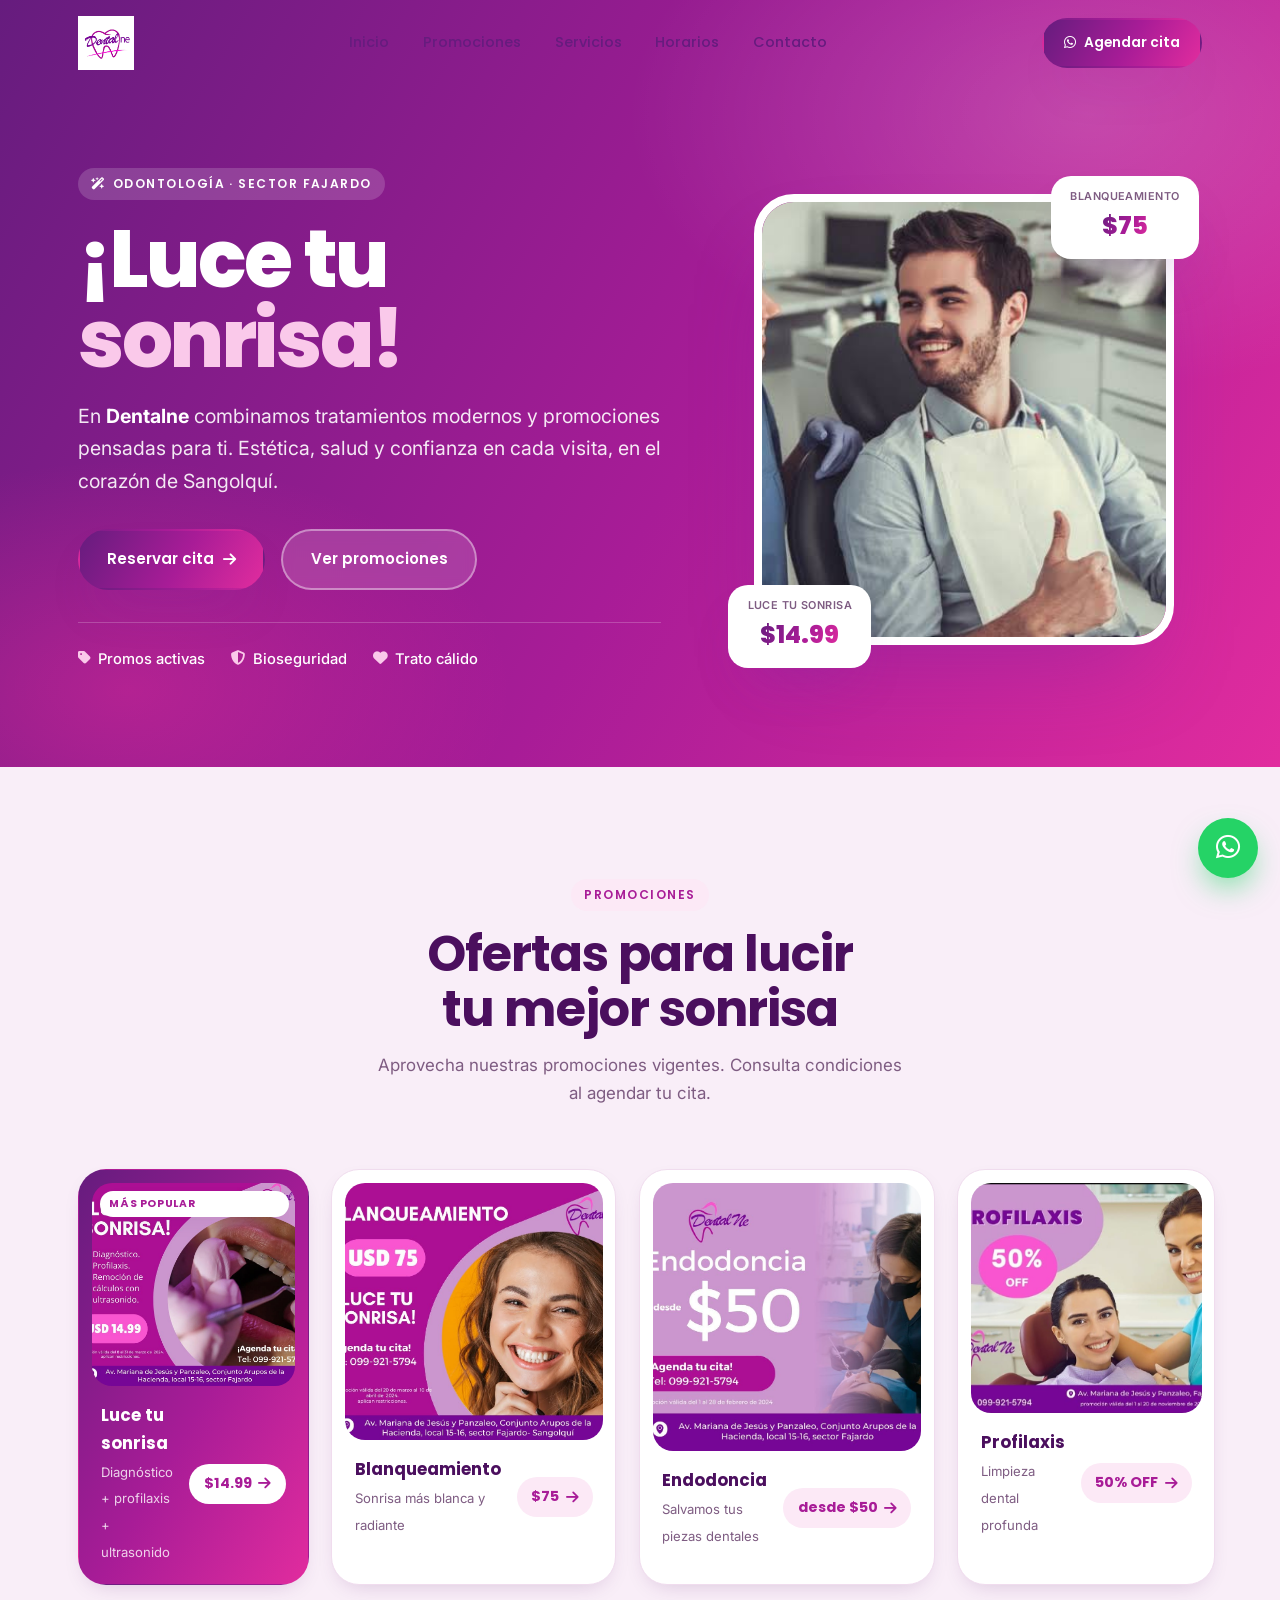
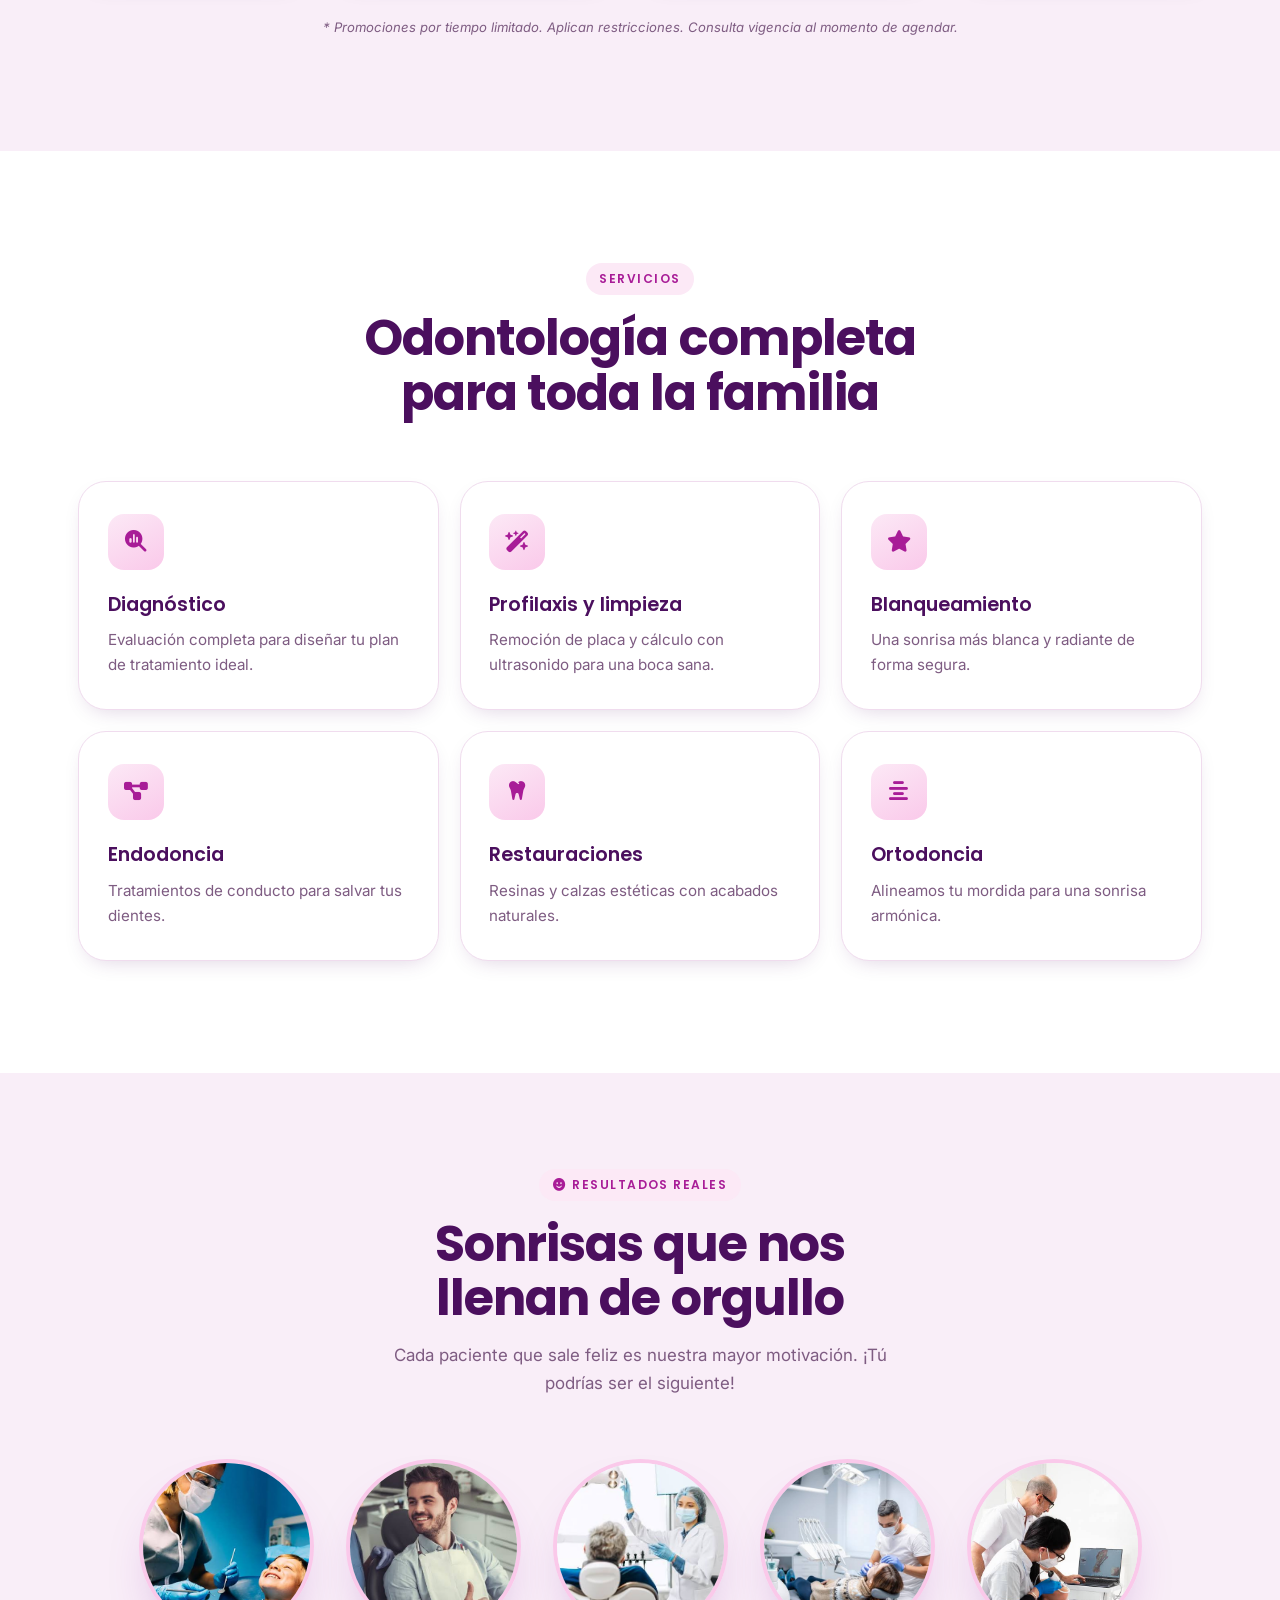
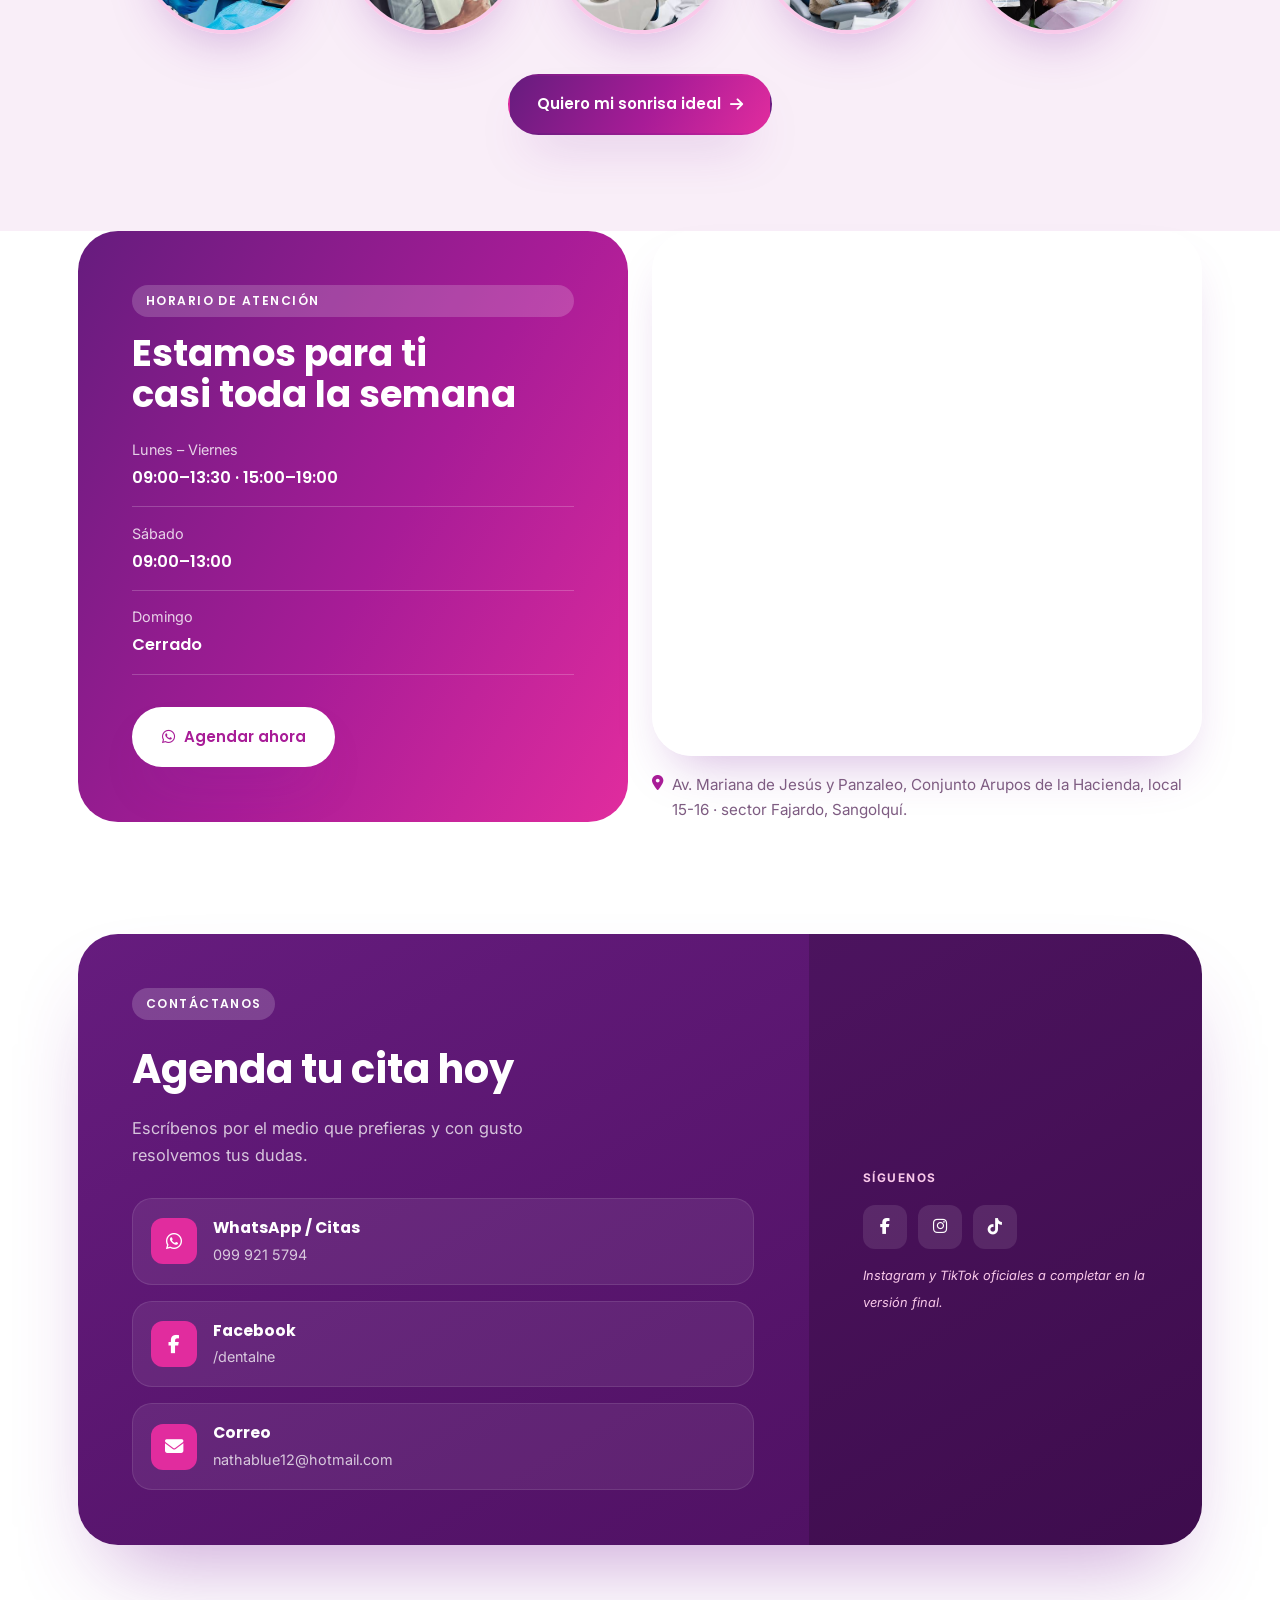
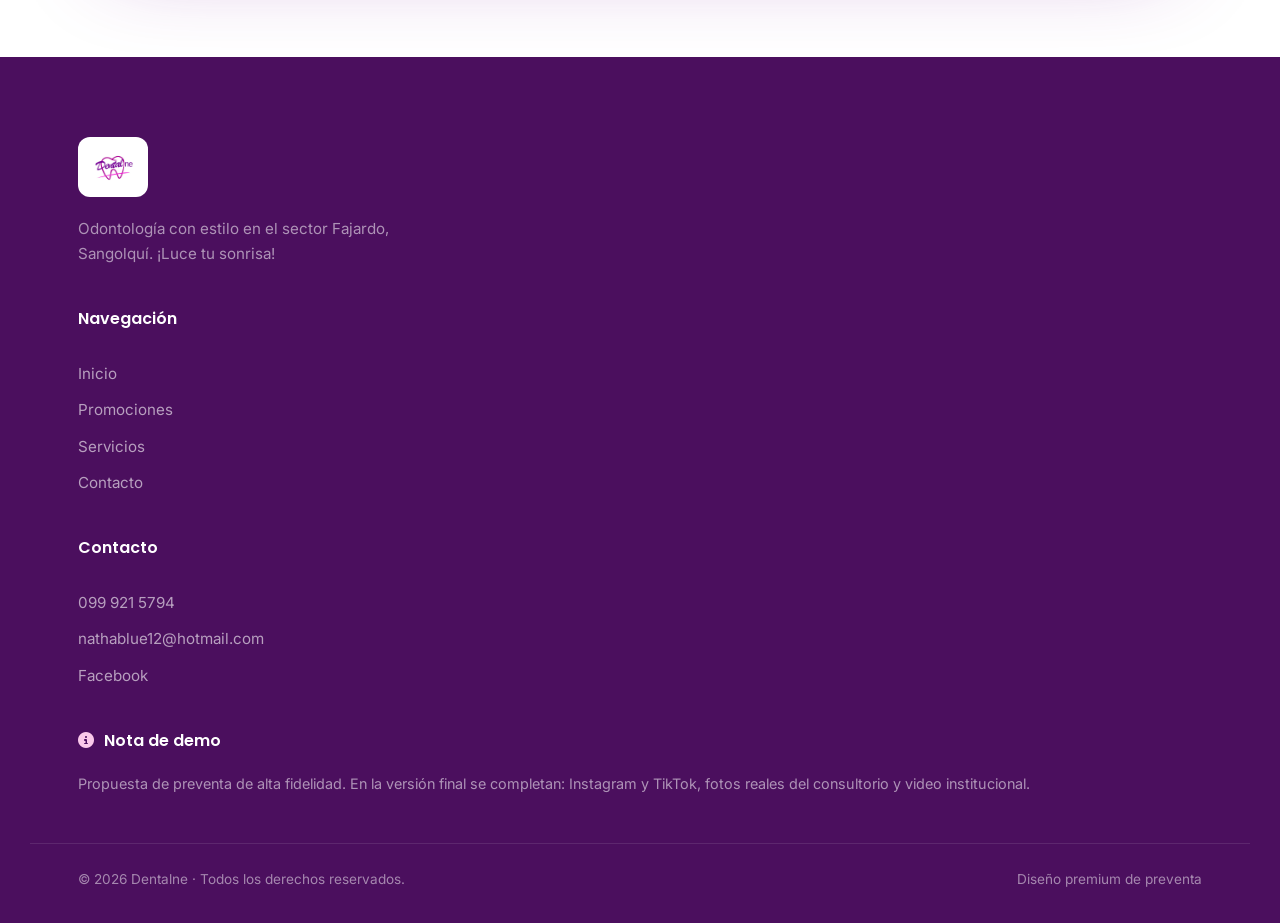
==== commit fd60a7c9: "feat: favicon, foto real en hero y seccion de pacientes felices - Favicon con el logo de Dentalne - " ====
--- a/index.html
+++ b/index.html
@@ -1,10 +1,12 @@
-<!DOCTYPE html>
+﻿<!DOCTYPE html>
 <html lang="es">
 <head>
     <meta charset="UTF-8">
     <meta name="viewport" content="width=device-width, initial-scale=1.0">
     <meta name="description" content="Dentalne · Odontología en el sector Fajardo, Sangolquí. Blanqueamiento, endodoncia, profilaxis y estética dental con promociones. Citas: 099 921 5794.">
     <title>Dentalne · Odontología — Luce tu sonrisa</title>
+    <link rel="icon" type="image/jpeg" href="imagenes/272908717_309918881173710_2784092397394653103_n.jpg">
+    <link rel="apple-touch-icon" href="imagenes/272908717_309918881173710_2784092397394653103_n.jpg">
 
     <link rel="preconnect" href="https://fonts.googleapis.com">
     <link rel="preconnect" href="https://fonts.gstatic.com" crossorigin>
@@ -26,10 +28,10 @@
                 <a href="#promos" class="nav-link">Promociones</a>
                 <a href="#servicios" class="nav-link">Servicios</a>
                 <a href="#horarios" class="nav-link">Horarios</a>
-                <a href="#contacto" class="nav-link">Contacto</a>
+                <a href="contacto.html" class="nav-link">Contacto</a>
             </nav>
             <div class="header-actions">
-                <a href="https://wa.me/593999215794?text=Hola%20Dentalne,%20deseo%20agendar%20una%20cita." target="_blank" rel="noopener" class="btn btn-solid btn-sm">
+                <a href="contacto.html" target="_blank" rel="noopener" class="btn btn-solid btn-sm">
                     <i class="fa-brands fa-whatsapp"></i><span>Agendar cita</span>
                 </a>
                 <button class="burger" id="burger" aria-label="Abrir menú" aria-expanded="false">
@@ -52,7 +54,7 @@
                         Estética, salud y confianza en cada visita, en el corazón de Sangolquí.
                     </p>
                     <div class="hero-cta">
-                        <a href="https://wa.me/593999215794?text=Hola%20Dentalne,%20deseo%20agendar%20una%20cita." target="_blank" rel="noopener" class="btn btn-solid">
+                        <a href="contacto.html" target="_blank" rel="noopener" class="btn btn-solid">
                             <span>Reservar cita</span> <i class="fa-solid fa-arrow-right"></i>
                         </a>
                         <a href="#promos" class="btn btn-glass"><span>Ver promociones</span></a>
@@ -64,8 +66,8 @@
                     </ul>
                 </div>
                 <div class="hero-visual reveal">
-                    <div class="logo-card">
-                        <img src="imagenes/272908717_309918881173710_2784092397394653103_n.jpg" alt="Logotipo de Dentalne">
+                    <div class="hero-photo">
+                        <img src="imagenes/images (1).jpg" alt="Paciente feliz con su resultado en Dentalne">
                     </div>
                     <div class="price-bubble b1"><small>Blanqueamiento</small><strong>$75</strong></div>
                     <div class="price-bubble b2"><small>Luce tu sonrisa</small><strong>$14.99</strong></div>
@@ -160,7 +162,7 @@
                     </div>
                 </div>
                 <div class="patients-cta reveal">
-                    <a href="https://wa.me/593999215794?text=Hola%20Dentalne,%20deseo%20agendar%20una%20cita." target="_blank" rel="noopener" class="btn btn-solid">
+                    <a href="contacto.html" target="_blank" rel="noopener" class="btn btn-solid">
                         <span>Quiero mi sonrisa ideal</span> <i class="fa-solid fa-arrow-right"></i>
                     </a>
                 </div>
@@ -178,7 +180,7 @@
                         <li><span>Sábado</span><strong>09:00–13:00</strong></li>
                         <li><span>Domingo</span><strong>Cerrado</strong></li>
                     </ul>
-                    <a href="https://wa.me/593999215794?text=Hola%20Dentalne,%20deseo%20agendar%20una%20cita." target="_blank" rel="noopener" class="btn btn-white"><i class="fa-brands fa-whatsapp"></i><span>Agendar ahora</span></a>
+                    <a href="contacto.html" target="_blank" rel="noopener" class="btn btn-white"><i class="fa-brands fa-whatsapp"></i><span>Agendar ahora</span></a>
                 </div>
                 <div class="loc-card reveal">
                     <div class="map-frame">
@@ -242,7 +244,7 @@
                 <a href="#inicio">Inicio</a>
                 <a href="#promos">Promociones</a>
                 <a href="#servicios">Servicios</a>
-                <a href="#contacto">Contacto</a>
+                <a href="contacto.html">Contacto</a>
             </div>
             <div class="footer-col">
                 <h4>Contacto</h4>
--- a/styles.css
+++ b/styles.css
@@ -113,6 +113,8 @@
 .hero-visual { position: relative; justify-self: center; width: 100%; max-width: 420px; }
 .logo-card { background: #fff; border-radius: var(--r-xl); padding: clamp(2rem, 5vw, 3rem); box-shadow: var(--shadow-lg); }
 .logo-card img { width: 100%; }
+.hero-photo { border-radius: var(--r-xl); overflow: hidden; border: 8px solid #fff; box-shadow: var(--shadow-lg); aspect-ratio: 4/4.3; }
+.hero-photo img { width: 100%; height: 100%; object-fit: cover; }
 .price-bubble { position: absolute; z-index: 3; background: #fff; border-radius: var(--r-md); padding: .8rem 1.2rem; box-shadow: var(--shadow-md); text-align: center; }
 .price-bubble small { display: block; font-size: .68rem; letter-spacing: .04em; text-transform: uppercase; color: var(--muted); font-weight: 600; }
 .price-bubble strong { font-family: var(--display); font-size: 1.5rem; font-weight: 800; background: var(--grad); -webkit-background-clip: text; background-clip: text; color: transparent; }
@@ -256,3 +258,230 @@
     .svc-grid { grid-template-columns: repeat(3, 1fr); }
 }
 @media (prefers-reduced-motion: reduce) { * { animation: none !important; scroll-behavior: auto; } .reveal { opacity: 1; transform: none; } }
+
+/* ==========================================================================
+   ESTILOS DE LA PÃGINA DE CONTACTO INDEPENDIENTE
+   ========================================================================== */
+.contact-page-main {
+    padding-top: 120px;
+    background-color: var(--bg-main, #f8fafc);
+}
+
+.contact-grid-container {
+    display: grid;
+    grid-template-columns: 1fr 1fr;
+    gap: 4rem;
+    align-items: start;
+    padding-bottom: 5rem;
+}
+
+.contact-info-col h1.page-title {
+    font-size: 3rem;
+    margin-bottom: 1.5rem;
+    color: var(--bg-dark, #0f172a);
+}
+
+.contact-info-col .lead-text {
+    font-size: 1.15rem;
+    margin-bottom: 3rem;
+    color: var(--text-muted, #475569);
+}
+
+.info-blocks {
+    display: flex;
+    flex-direction: column;
+    gap: 2rem;
+    margin-bottom: 3rem;
+}
+
+.info-item {
+    display: flex;
+    gap: 1.5rem;
+    align-items: start;
+}
+
+.info-icon {
+    width: 50px;
+    height: 50px;
+    background-color: var(--primary-light, #e0f2fe);
+    color: var(--primary, #0077b6);
+    border-radius: 50%;
+    display: flex;
+    align-items: center;
+    justify-content: center;
+    font-size: 1.25rem;
+    flex-shrink: 0;
+}
+
+.info-text h4 {
+    font-size: 1rem;
+    font-weight: 700;
+    margin-bottom: 0.25rem;
+    color: var(--bg-dark, #0f172a);
+}
+
+.info-text p {
+    font-size: 0.95rem;
+    color: var(--text-muted, #475569);
+    margin: 0;
+}
+
+.btn-wa-chat {
+    display: inline-flex;
+    align-items: center;
+    gap: 0.75rem;
+    color: var(--primary, #0077b6);
+    border: 2px solid var(--primary, #0077b6);
+    padding: 0.8rem 2rem;
+    border-radius: 50px;
+    font-weight: 600;
+}
+
+.btn-wa-chat:hover {
+    background-color: var(--primary, #0077b6);
+    color: white;
+}
+
+/* Columna del Formulario */
+.form-card {
+    background-color: var(--bg-card, #ffffff);
+    border-radius: var(--radius-md, 16px);
+    padding: 3rem;
+    box-shadow: 0 10px 40px rgba(0,0,0,0.03);
+    border: 1px solid var(--border-color, #e2e8f0);
+}
+
+.form-card h3 {
+    font-size: 1.75rem;
+    margin-bottom: 0.5rem;
+    color: var(--bg-dark, #0f172a);
+}
+
+.form-instructions {
+    font-size: 0.95rem;
+    color: var(--text-muted, #475569);
+    margin-bottom: 2rem;
+}
+
+.appointment-form {
+    display: flex;
+    flex-direction: column;
+    gap: 1.5rem;
+}
+
+.form-group {
+    display: flex;
+    flex-direction: column;
+    gap: 0.5rem;
+    text-align: left;
+}
+
+.form-group label {
+    font-size: 0.9rem;
+    font-weight: 600;
+    color: var(--bg-dark, #0f172a);
+}
+
+.form-group input[type="text"],
+.form-group select,
+.form-group textarea {
+    width: 100%;
+    padding: 0.9rem 1.25rem;
+    border: 1px solid var(--border-color, #e2e8f0);
+    background-color: var(--bg-main, #f8fafc);
+    color: var(--text-main, #0f172a);
+    font-family: inherit;
+    font-size: 0.95rem;
+    border-radius: var(--radius-sm, 8px);
+    transition: var(--transition-smooth, all 0.3s ease);
+}
+
+.form-group input[type="text"]:focus,
+.form-group select:focus,
+.form-group textarea:focus {
+    outline: none;
+    border-color: var(--primary, #0077b6);
+    background-color: white;
+}
+
+.radio-group {
+    display: flex;
+    flex-direction: column;
+    gap: 0.75rem;
+    margin-top: 0.25rem;
+}
+
+.radio-label {
+    display: flex;
+    align-items: center;
+    gap: 0.75rem;
+    font-size: 0.95rem;
+    color: var(--text-main, #0f172a);
+    cursor: pointer;
+}
+
+.radio-label input[type="radio"] {
+    accent-color: var(--primary, #0077b6);
+    width: 18px;
+    height: 18px;
+}
+
+.btn-submit {
+    width: 100%;
+    background-color: var(--primary, #0077b6);
+    color: white;
+    padding: 1rem;
+    font-size: 1rem;
+    border-radius: var(--radius-sm, 8px);
+    font-weight: 700;
+    display: inline-flex;
+    align-items: center;
+    justify-content: center;
+    gap: 0.75rem;
+    cursor: pointer;
+    box-shadow: 0 4px 15px rgba(0, 119, 182, 0.2);
+    border: none;
+    transition: var(--transition-smooth, all 0.3s ease);
+}
+
+.btn-submit:hover {
+    background-color: var(--primary-dark, #03045e);
+    transform: translateY(-2px);
+}
+
+.contact-map-section {
+    padding: 3rem 0 5rem 0;
+}
+
+.map-wrapper {
+    height: 450px;
+    border-radius: var(--radius-lg, 24px);
+    overflow: hidden;
+    box-shadow: 0 10px 30px rgba(0,0,0,0.02);
+    border: 1px solid var(--border-color, #e2e8f0);
+}
+
+.map-placeholder {
+    height: 100%;
+    display: flex;
+    flex-direction: column;
+    align-items: center;
+    justify-content: center;
+    background-color: #cbd5e1;
+    color: #475569;
+    gap: 1rem;
+}
+
+.map-placeholder i {
+    font-size: 3rem;
+}
+
+@media (max-width: 1024px) {
+    .contact-grid-container {
+        grid-template-columns: 1fr;
+        gap: 3rem;
+    }
+    .contact-info-col h1.page-title {
+        font-size: 2.5rem;
+    }
+}
